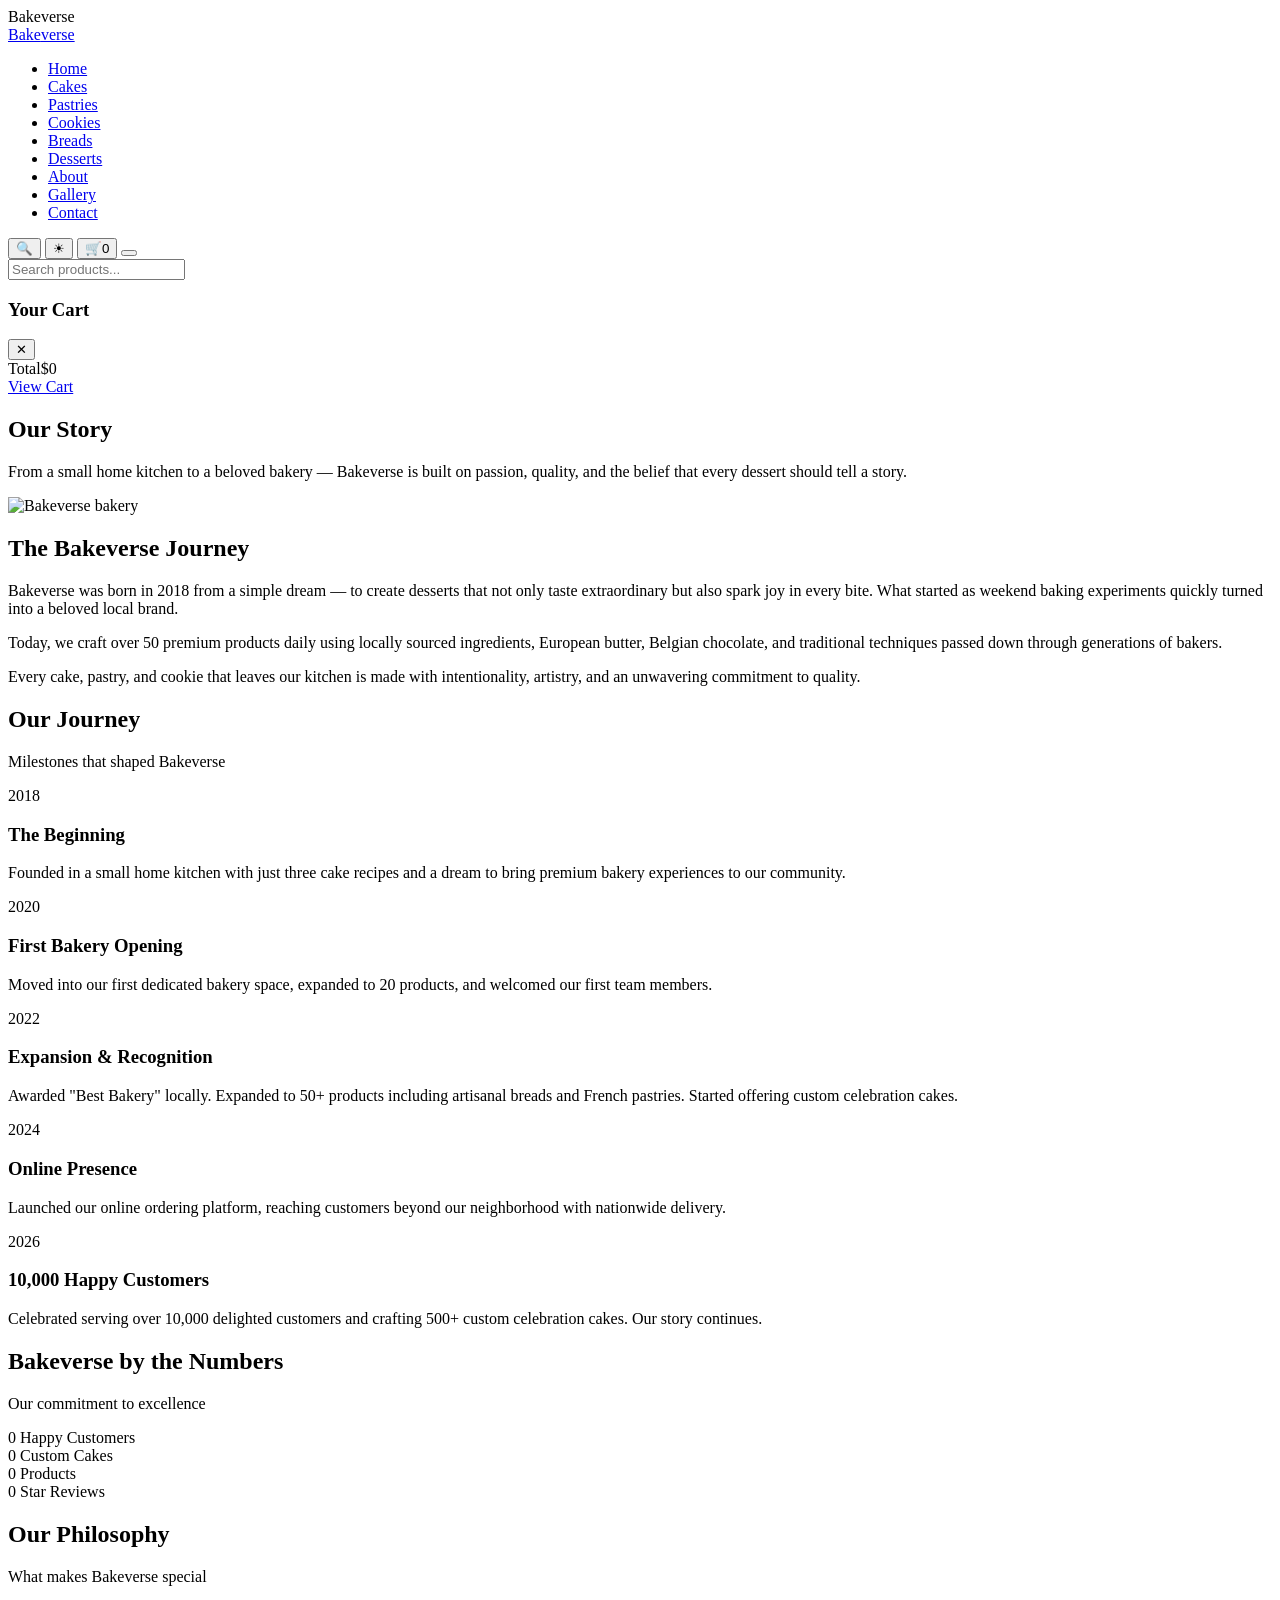
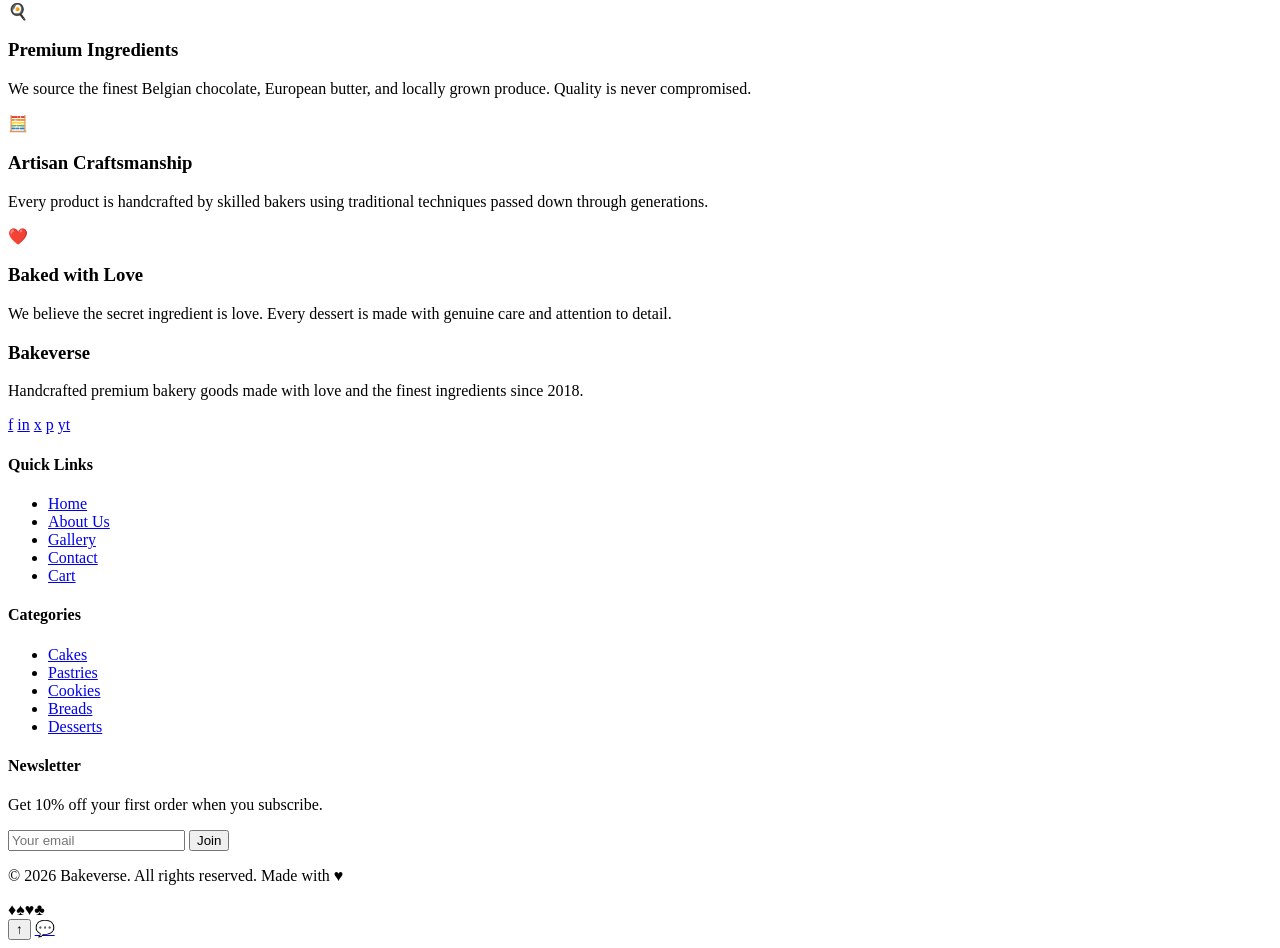
==== about.html @ 7c106a8b "Add files via upload" ====
<!DOCTYPE html>
<html lang="en" data-theme="light">
<head>
  <meta charset="UTF-8">
  <meta name="viewport" content="width=device-width, initial-scale=1.0">
  <title>About Us - Bakeverse Premium Bakery</title>
  <meta name="description" content="Discover the story of Bakeverse — our journey, passion for baking, and commitment to using the finest ingredients since 2018.">
  <link rel="stylesheet" href="css/style.css">
  <link rel="icon" href="data:image/svg+xml,<svg xmlns=%22http://www.w3.org/2000/svg%22 viewBox=%220 0 100 100%22><text y=%22.9em%22 font-size=%2290%22>&#127856;</text></svg>">
</head>
<body>

<div class="loading-screen">
  <div class="loading-logo">Bakeverse</div>
  <div class="loading-bar"><div class="loading-bar-fill"></div></div>
</div>

<nav class="navbar" id="navbar">
  <div class="nav-container">
    <div class="nav-brand">
      <a href="index.html" class="nav-logo">Bake<span>verse</span></a>
    </div>
    <div class="nav-panel">
      <ul class="nav-links">
        <li><a href="index.html">Home</a></li>
        <li><a href="cakes.html">Cakes</a></li>
        <li><a href="pastries.html">Pastries</a></li>
        <li><a href="cookies.html">Cookies</a></li>
        <li><a href="breads.html">Breads</a></li>
        <li><a href="desserts.html">Desserts</a></li>
        <li><a href="about.html" class="active">About</a></li>
        <li><a href="gallery.html">Gallery</a></li>
        <li><a href="contact.html">Contact</a></li>
      </ul>
      <div class="nav-actions">
        <button class="nav-icon search-toggle" title="Search">&#128269;</button>
        <button class="nav-icon theme-toggle" title="Toggle theme">&#9728;</button>
        <button class="nav-icon cart-toggle" title="Cart">&#128722;<span class="cart-badge">0</span></button>
        <button class="hamburger"><span></span><span></span><span></span></button>
      </div>
      <div class="nav-indicator"></div>
    </div>
  </div>
</nav>

<div class="search-overlay">
  <div class="search-box">
    <input type="text" placeholder="Search products..." autocomplete="off">
    <div class="search-results"></div>
  </div>
</div>

<div class="cart-sidebar">
  <div class="modal-backdrop"></div>
  <div class="cart-sidebar-header">
    <h3>Your Cart</h3>
    <button class="cart-sidebar-close">&#10005;</button>
  </div>
  <div class="cart-sidebar-items"></div>
  <div class="cart-sidebar-footer">
    <div class="cart-sidebar-total"><span>Total</span><span>$0</span></div>
    <a href="cart.html" class="btn btn-primary" style="width:100%;justify-content:center;">View Cart</a>
  </div>
</div>

<section class="about-hero">
  <div class="container">
    <h1 class="reveal">Our <span>Story</span></h1>
    <p class="reveal">From a small home kitchen to a beloved bakery — Bakeverse is built on passion, quality, and the belief that every dessert should tell a story.</p>
  </div>
</section>

<section class="section" style="padding-top:0;">
  <div class="container">
    <div class="about-story">
      <div class="about-story-image reveal-left">
        <img src="https://images.unsplash.com/photo-1555396273-367ea4eb4db5?w=600&h=500&fit=crop" alt="Bakeverse bakery" loading="lazy">
      </div>
      <div class="about-story-text reveal-right">
        <h2>The <span>Bakeverse</span> Journey</h2>
        <p>Bakeverse was born in 2018 from a simple dream — to create desserts that not only taste extraordinary but also spark joy in every bite. What started as weekend baking experiments quickly turned into a beloved local brand.</p>
        <p>Today, we craft over 50 premium products daily using locally sourced ingredients, European butter, Belgian chocolate, and traditional techniques passed down through generations of bakers.</p>
        <p>Every cake, pastry, and cookie that leaves our kitchen is made with intentionality, artistry, and an unwavering commitment to quality.</p>
      </div>
    </div>
  </div>
</section>

<section class="section" style="background:var(--bg-alt);">
  <div class="container">
    <h2 class="section-title reveal">Our <span>Journey</span></h2>
    <p class="section-subtitle reveal">Milestones that shaped Bakeverse</p>
    <div class="timeline">
      <div class="timeline-item reveal">
        <div class="timeline-dot"></div>
        <div class="timeline-content">
          <div class="timeline-year">2018</div>
          <h3>The Beginning</h3>
          <p>Founded in a small home kitchen with just three cake recipes and a dream to bring premium bakery experiences to our community.</p>
        </div>
      </div>
      <div class="timeline-item reveal">
        <div class="timeline-dot"></div>
        <div class="timeline-content">
          <div class="timeline-year">2020</div>
          <h3>First Bakery Opening</h3>
          <p>Moved into our first dedicated bakery space, expanded to 20 products, and welcomed our first team members.</p>
        </div>
      </div>
      <div class="timeline-item reveal">
        <div class="timeline-dot"></div>
        <div class="timeline-content">
          <div class="timeline-year">2022</div>
          <h3>Expansion & Recognition</h3>
          <p>Awarded "Best Bakery" locally. Expanded to 50+ products including artisanal breads and French pastries. Started offering custom celebration cakes.</p>
        </div>
      </div>
      <div class="timeline-item reveal">
        <div class="timeline-dot"></div>
        <div class="timeline-content">
          <div class="timeline-year">2024</div>
          <h3>Online Presence</h3>
          <p>Launched our online ordering platform, reaching customers beyond our neighborhood with nationwide delivery.</p>
        </div>
      </div>
      <div class="timeline-item reveal">
        <div class="timeline-dot"></div>
        <div class="timeline-content">
          <div class="timeline-year">2026</div>
          <h3>10,000 Happy Customers</h3>
          <p>Celebrated serving over 10,000 delighted customers and crafting 500+ custom celebration cakes. Our story continues.</p>
        </div>
      </div>
    </div>
  </div>
</section>

<section class="section">
  <div class="container">
    <h2 class="section-title reveal">Bakeverse by the <span>Numbers</span></h2>
    <p class="section-subtitle reveal">Our commitment to excellence</p>
    <div class="stats-grid">
      <div class="stat-card reveal">
        <span class="stat-number" data-count="10000">0</span>
        <span class="stat-label">Happy Customers</span>
      </div>
      <div class="stat-card reveal">
        <span class="stat-number" data-count="500">0</span>
        <span class="stat-label">Custom Cakes</span>
      </div>
      <div class="stat-card reveal">
        <span class="stat-number" data-count="50">0</span>
        <span class="stat-label">Products</span>
      </div>
      <div class="stat-card reveal">
        <span class="stat-number" data-count="5">0</span>
        <span class="stat-label">Star Reviews</span>
      </div>
    </div>
  </div>
</section>

<section class="section" style="background:var(--bg-alt);">
  <div class="container">
    <h2 class="section-title reveal">Our <span>Philosophy</span></h2>
    <p class="section-subtitle reveal">What makes Bakeverse special</p>
    <div class="philosophy-grid">
      <div class="philosophy-card reveal">
        <span class="philosophy-icon">&#127859;</span>
        <h3>Premium Ingredients</h3>
        <p>We source the finest Belgian chocolate, European butter, and locally grown produce. Quality is never compromised.</p>
      </div>
      <div class="philosophy-card reveal">
        <span class="philosophy-icon">&#129518;</span>
        <h3>Artisan Craftsmanship</h3>
        <p>Every product is handcrafted by skilled bakers using traditional techniques passed down through generations.</p>
      </div>
      <div class="philosophy-card reveal">
        <span class="philosophy-icon">&#10084;&#65039;</span>
        <h3>Baked with Love</h3>
        <p>We believe the secret ingredient is love. Every dessert is made with genuine care and attention to detail.</p>
      </div>
    </div>
  </div>
</section>

<footer class="footer">
  <div class="container">
    <div class="footer-grid">
      <div class="footer-brand">
        <h3>Bakeverse</h3>
        <p>Handcrafted premium bakery goods made with love and the finest ingredients since 2018.</p>
        <div class="footer-social">
          <a href="#" title="Facebook">f</a>
          <a href="#" title="Instagram">in</a>
          <a href="#" title="Twitter">x</a>
          <a href="#" title="Pinterest">p</a>
          <a href="#" title="YouTube">yt</a>
        </div>
      </div>
      <div>
        <h4>Quick Links</h4>
        <ul class="footer-links">
          <li><a href="index.html">Home</a></li>
          <li><a href="about.html">About Us</a></li>
          <li><a href="gallery.html">Gallery</a></li>
          <li><a href="contact.html">Contact</a></li>
          <li><a href="cart.html">Cart</a></li>
        </ul>
      </div>
      <div>
        <h4>Categories</h4>
        <ul class="footer-links">
          <li><a href="cakes.html">Cakes</a></li>
          <li><a href="pastries.html">Pastries</a></li>
          <li><a href="cookies.html">Cookies</a></li>
          <li><a href="breads.html">Breads</a></li>
          <li><a href="desserts.html">Desserts</a></li>
        </ul>
      </div>
      <div class="footer-newsletter">
        <h4>Newsletter</h4>
        <p>Get 10% off your first order when you subscribe.</p>
        <form class="newsletter-form" onsubmit="event.preventDefault();showToastMsg('Subscribed!','success')">
          <input type="email" placeholder="Your email">
          <button type="submit" class="btn btn-primary btn-sm">Join</button>
        </form>
      </div>
    </div>
    <div class="footer-bottom">
      <p>&copy; 2026 Bakeverse. All rights reserved. Made with &#9829;</p>
      <div class="footer-payments"><span>&#9830;</span><span>&#9824;</span><span>&#9829;</span><span>&#9827;</span></div>
    </div>
  </div>
</footer>

<button class="scroll-top" title="Scroll to top">&#8593;</button>
<a href="https://wa.me/1234567890" class="whatsapp-btn" target="_blank" title="Order via WhatsApp">&#128172;</a>

<script src="js/script.js"></script>
</body>
</html>
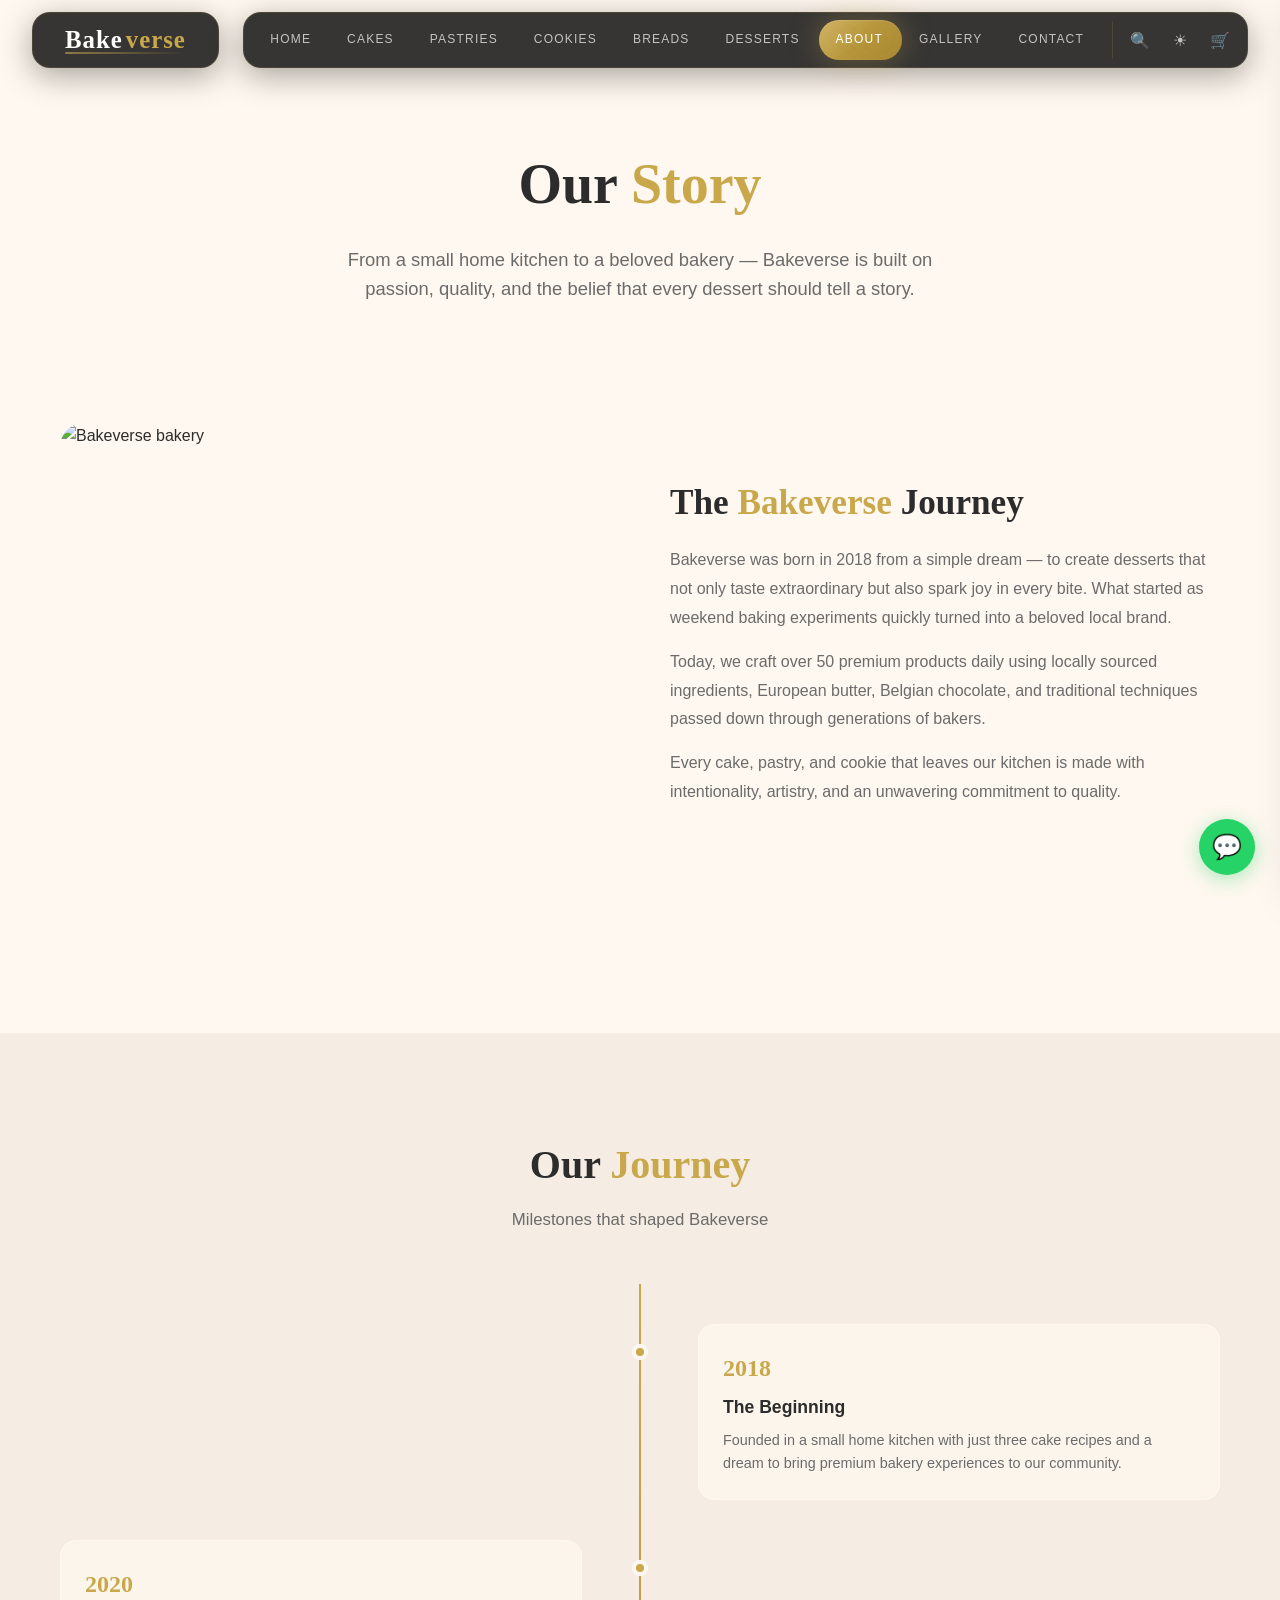
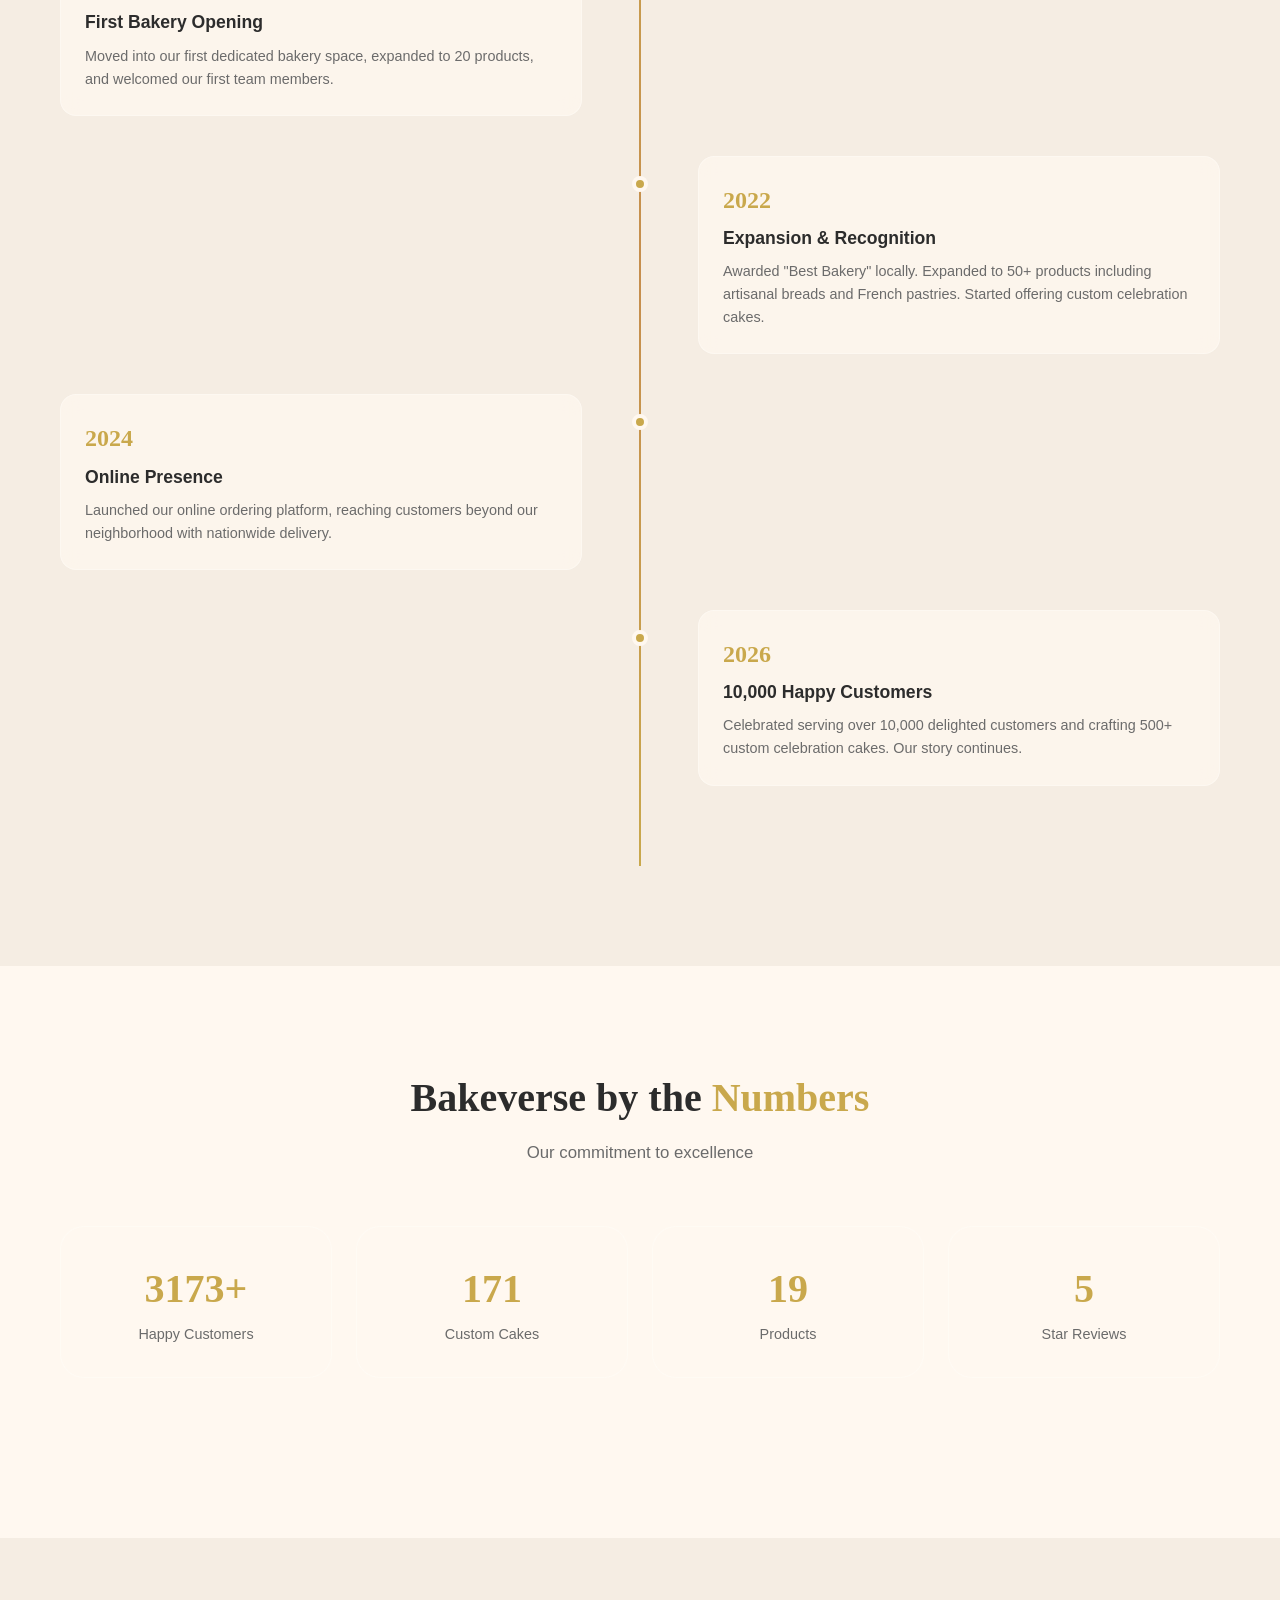
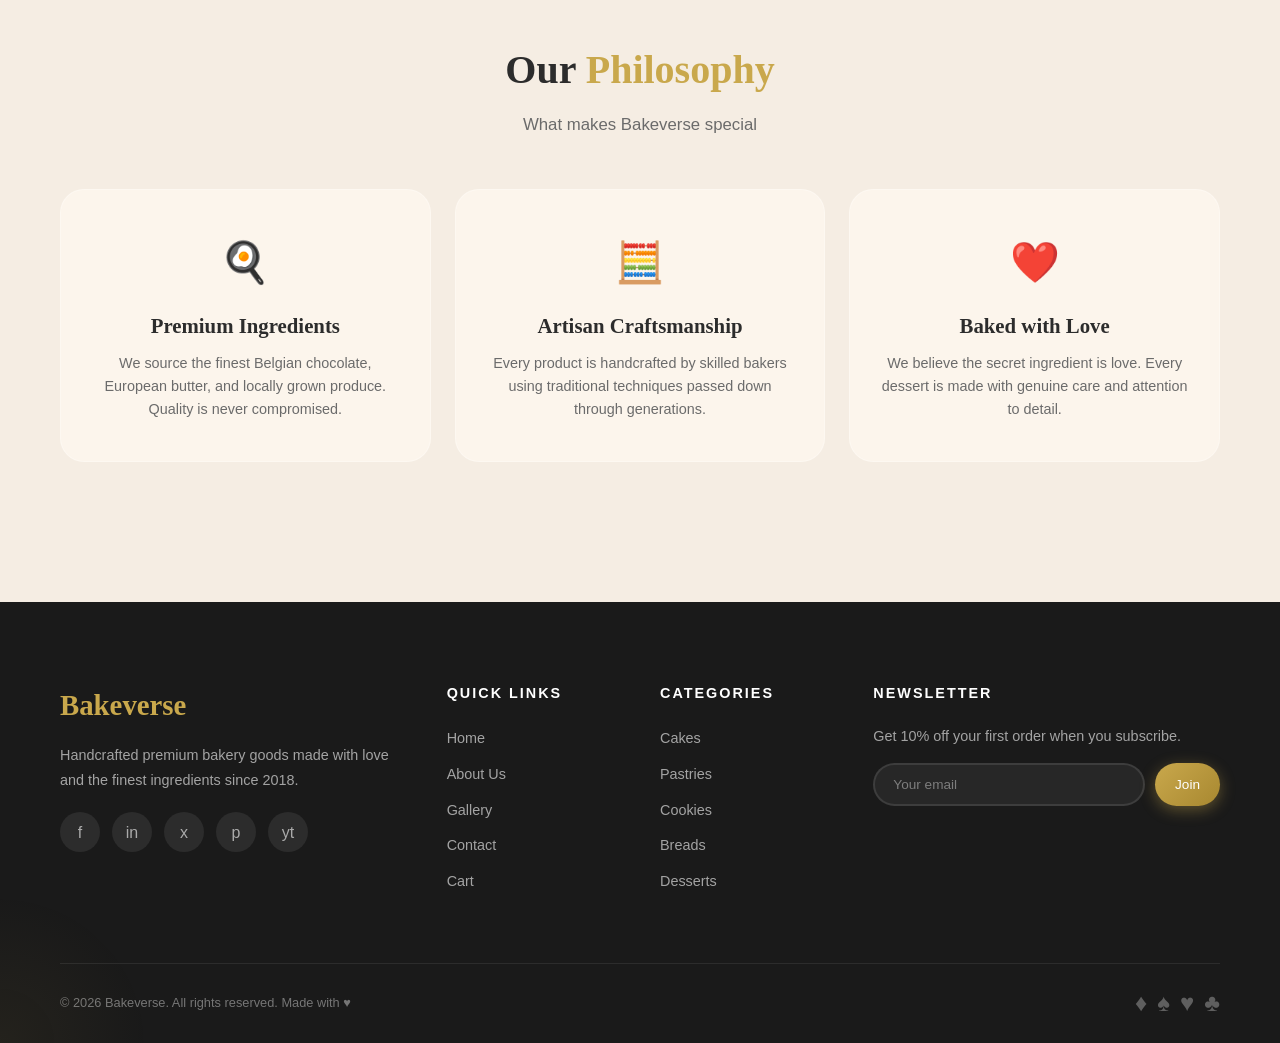
==== commit 2ab1e843: "Update about.html" ====
--- a/about.html
+++ b/about.html
@@ -5,7 +5,7 @@
   <meta name="viewport" content="width=device-width, initial-scale=1.0">
   <title>About Us - Bakeverse Premium Bakery</title>
   <meta name="description" content="Discover the story of Bakeverse — our journey, passion for baking, and commitment to using the finest ingredients since 2018.">
-  <link rel="stylesheet" href="css/style.css">
+  <link rel="stylesheet" href="style.css">
   <link rel="icon" href="data:image/svg+xml,<svg xmlns=%22http://www.w3.org/2000/svg%22 viewBox=%220 0 100 100%22><text y=%22.9em%22 font-size=%2290%22>&#127856;</text></svg>">
 </head>
 <body>
@@ -237,6 +237,6 @@
 <button class="scroll-top" title="Scroll to top">&#8593;</button>
 <a href="https://wa.me/1234567890" class="whatsapp-btn" target="_blank" title="Order via WhatsApp">&#128172;</a>
 
-<script src="js/script.js"></script>
+<script src="script.js"></script>
 </body>
 </html>
--- a/style.css
+++ b/style.css
@@ -0,0 +1,3388 @@
+@import url('https://fonts.googleapis.com/css2?family=Playfair+Display:ital,wght@0,400;0,500;0,600;0,700;0,800;1,400;1,500&family=Inter:wght@300;400;500;600;700&family=Poppins:wght@300;400;500;600;700&family=Montserrat:wght@300;400;500;600;700&display=swap');
+
+:root {
+  --cream: #FFF8F0;
+  --cream-dark: #F5EDE3;
+  --beige: #F0E0C8;
+  --beige-dark: #E0C8A8;
+  --brown: #5C3A21;
+  --brown-light: #7A5230;
+  --brown-dark: #3E2515;
+  --gold: #C9A84C;
+  --gold-light: #D4BA6A;
+  --gold-dark: #A88830;
+  --caramel: #C68E4E;
+  --caramel-light: #D4A36A;
+  --pink: #F4C2C2;
+  --pink-light: #FADADD;
+  --pink-dark: #E8A0A0;
+  --charcoal: #2C2C2C;
+  --charcoal-light: #3D3D3D;
+  --charcoal-dark: #1A1A1A;
+  --white: #FFFFFF;
+  --black: #0A0A0A;
+  --bg: var(--cream);
+  --bg-alt: var(--cream-dark);
+  --text: var(--charcoal);
+  --text-light: #6B6B6B;
+  --text-muted: #9B9B9B;
+  --glass-bg: rgba(255, 248, 240, 0.7);
+  --glass-border: rgba(255, 255, 255, 0.3);
+  --glass-shadow: 0 8px 32px rgba(0, 0, 0, 0.1);
+  --card-shadow: 0 4px 20px rgba(0, 0, 0, 0.08);
+  --card-shadow-hover: 0 12px 40px rgba(0, 0, 0, 0.15);
+  --shadow-sm: 0 2px 8px rgba(0, 0, 0, 0.06);
+  --shadow-md: 0 4px 20px rgba(0, 0, 0, 0.1);
+  --shadow-lg: 0 8px 40px rgba(0, 0, 0, 0.12);
+  --shadow-glow: 0 0 30px rgba(201, 168, 76, 0.3);
+  --radius-sm: 8px;
+  --radius-md: 16px;
+  --radius-lg: 24px;
+  --radius-xl: 32px;
+  --font-heading: 'Playfair Display', serif;
+  --font-subheading: 'Poppins', sans-serif;
+  --font-body: 'Inter', sans-serif;
+  --font-alt: 'Montserrat', sans-serif;
+  --transition: 0.3s cubic-bezier(0.4, 0, 0.2, 1);
+  --transition-slow: 0.5s cubic-bezier(0.4, 0, 0.2, 1);
+  --transition-bounce: 0.5s cubic-bezier(0.68, -0.55, 0.265, 1.55);
+  --nav-height: 80px;
+  --nav-pill-height: 56px;
+  --nav-pill-radius: 18px;
+  --nav-pill-bg: rgba(10, 10, 10, 0.82);
+  --nav-pill-border: 1px solid rgba(201, 168, 76, 0.15);
+  --nav-pill-shadow: 0 8px 32px rgba(0, 0, 0, 0.35), 0 0 0 1px rgba(201, 168, 76, 0.04);
+  --nav-pill-shadow-scrolled: 0 12px 48px rgba(0, 0, 0, 0.5), 0 0 0 1px rgba(201, 168, 76, 0.08);
+  --nav-text: rgba(255, 255, 255, 0.7);
+  --nav-text-hover: rgba(255, 255, 255, 0.95);
+  --nav-indicator-bg: linear-gradient(135deg, var(--gold), var(--gold-dark));
+  --nav-indicator-shadow: 0 0 30px rgba(201, 168, 76, 0.35), inset 0 1px 0 rgba(255, 255, 255, 0.12);
+  --section-padding: 100px 0;
+  --container-width: 1200px;
+}
+
+[data-theme="dark"] {
+  --bg: #1A1A1A;
+  --bg-alt: #222222;
+  --text: #F0EDE8;
+  --text-light: #B8B4AE;
+  --text-muted: #7A7874;
+  --glass-bg: rgba(26, 26, 26, 0.8);
+  --glass-border: rgba(255, 255, 255, 0.08);
+  --glass-shadow: 0 8px 32px rgba(0, 0, 0, 0.4);
+  --card-shadow: 0 4px 20px rgba(0, 0, 0, 0.3);
+  --card-shadow-hover: 0 12px 40px rgba(0, 0, 0, 0.5);
+  --shadow-sm: 0 2px 8px rgba(0, 0, 0, 0.2);
+  --shadow-md: 0 4px 20px rgba(0, 0, 0, 0.3);
+  --shadow-lg: 0 8px 40px rgba(0, 0, 0, 0.4);
+  --nav-pill-bg: rgba(8, 8, 8, 0.92);
+  --nav-pill-border: 1px solid rgba(201, 168, 76, 0.2);
+}
+
+.cursor-glow {
+  position: fixed;
+  pointer-events: none;
+  width: 300px;
+  height: 300px;
+  border-radius: 50%;
+  background: radial-gradient(circle, rgba(201,168,76,0.06) 0%, transparent 70%);
+  transform: translate(-50%, -50%);
+  z-index: 9999;
+  transition: left 0.15s ease-out, top 0.15s ease-out;
+}
+
+*, *::before, *::after {
+  margin: 0;
+  padding: 0;
+  box-sizing: border-box;
+}
+
+html {
+  scroll-behavior: smooth;
+  font-size: 16px;
+}
+
+body {
+  font-family: var(--font-body);
+  background-color: var(--bg);
+  color: var(--text);
+  line-height: 1.6;
+  overflow-x: hidden;
+  transition: background-color var(--transition-slow), color var(--transition-slow);
+}
+
+a {
+  text-decoration: none;
+  color: inherit;
+}
+
+img {
+  max-width: 100%;
+  height: auto;
+  display: block;
+}
+
+ul { list-style: none; }
+
+.container {
+  max-width: var(--container-width);
+  margin: 0 auto;
+  padding: 0 20px;
+}
+
+.section {
+  padding: var(--section-padding);
+}
+
+.section-title {
+  font-family: var(--font-heading);
+  font-size: 2.5rem;
+  font-weight: 700;
+  text-align: center;
+  margin-bottom: 10px;
+  color: var(--text);
+}
+
+.section-subtitle {
+  text-align: center;
+  color: var(--text-light);
+  font-size: 1.05rem;
+  margin-bottom: 50px;
+  font-weight: 300;
+}
+
+.section-title span {
+  color: var(--gold);
+}
+
+.text-center { text-align: center; }
+
+.glass {
+  background: var(--glass-bg);
+  backdrop-filter: blur(20px);
+  -webkit-backdrop-filter: blur(20px);
+  border: 1px solid var(--glass-border);
+  border-radius: var(--radius-md);
+  box-shadow: var(--glass-shadow);
+}
+
+.btn {
+  display: inline-flex;
+  align-items: center;
+  gap: 8px;
+  padding: 12px 28px;
+  border: none;
+  border-radius: 50px;
+  font-family: var(--font-body);
+  font-weight: 500;
+  font-size: 0.95rem;
+  cursor: pointer;
+  transition: var(--transition);
+  position: relative;
+  overflow: hidden;
+}
+
+.btn-primary {
+  background: linear-gradient(135deg, var(--gold), var(--gold-dark));
+  color: var(--white);
+  box-shadow: 0 4px 15px rgba(201, 168, 76, 0.4);
+}
+
+.btn-primary:hover {
+  transform: translateY(-2px);
+  box-shadow: var(--shadow-glow);
+}
+
+.btn-secondary {
+  background: transparent;
+  color: var(--white);
+  border: 2px solid var(--gold);
+}
+
+.btn-secondary:hover {
+  background: var(--gold);
+  color: var(--white);
+}
+
+.btn-outline {
+  background: transparent;
+  color: var(--gold);
+  border: 2px solid var(--gold);
+}
+
+.btn-outline:hover {
+  background: var(--gold);
+  color: var(--white);
+}
+
+.btn-dark {
+  background: var(--charcoal);
+  color: var(--white);
+}
+
+.btn-dark:hover {
+  background: var(--charcoal-light);
+  transform: translateY(-2px);
+}
+
+.btn-sm {
+  padding: 8px 20px;
+  font-size: 0.85rem;
+}
+
+.btn-lg {
+  padding: 16px 36px;
+  font-size: 1.05rem;
+}
+
+.loading-screen {
+  position: fixed;
+  top: 0;
+  left: 0;
+  width: 100%;
+  height: 100%;
+  background: var(--bg);
+  display: flex;
+  flex-direction: column;
+  align-items: center;
+  justify-content: center;
+  z-index: 99999;
+  transition: opacity 0.6s ease, visibility 0.6s ease;
+}
+
+.loading-screen.hidden {
+  opacity: 0;
+  visibility: hidden;
+}
+
+.loading-logo {
+  font-family: var(--font-heading);
+  font-size: 3rem;
+  color: var(--gold);
+  margin-bottom: 20px;
+  animation: pulse 1.5s infinite;
+}
+
+.loading-bar {
+  width: 200px;
+  height: 3px;
+  background: var(--beige);
+  border-radius: 10px;
+  overflow: hidden;
+}
+
+.loading-bar-fill {
+  height: 100%;
+  width: 0%;
+  background: linear-gradient(90deg, var(--gold), var(--caramel));
+  animation: loadBar 1.5s ease forwards;
+}
+
+@keyframes loadBar {
+  to { width: 100%; }
+}
+
+@keyframes pulse {
+  0%, 100% { opacity: 1; transform: scale(1); }
+  50% { opacity: 0.7; transform: scale(1.05); }
+}
+
+@keyframes goldGlow {
+  0%, 100% { box-shadow: var(--nav-indicator-shadow); }
+  50% { box-shadow: 0 0 40px rgba(201, 168, 76, 0.5), 0 0 60px rgba(201, 168, 76, 0.15), inset 0 1px 0 rgba(255, 255, 255, 0.12); }
+}
+
+/* ===== ULTRA-PREMIUM LUXURY NAVBAR ===== */
+.navbar {
+  position: fixed;
+  top: 0;
+  left: 0;
+  width: 100%;
+  height: var(--nav-height);
+  z-index: 1000;
+  display: flex;
+  align-items: center;
+  background: transparent;
+  transition: var(--transition);
+}
+
+.nav-container {
+  max-width: 1400px;
+  margin: 0 auto;
+  padding: 0 32px;
+  width: 100%;
+  display: flex;
+  align-items: center;
+  justify-content: space-between;
+  height: 100%;
+}
+
+/* Shared pill — identical styling for both floating containers */
+.nav-brand,
+.nav-panel {
+  height: var(--nav-pill-height);
+  background: var(--nav-pill-bg);
+  backdrop-filter: blur(28px);
+  -webkit-backdrop-filter: blur(28px);
+  border: var(--nav-pill-border);
+  border-radius: var(--nav-pill-radius);
+  box-shadow: var(--nav-pill-shadow);
+  transition: background 0.5s ease, box-shadow 0.5s ease, border-color 0.5s ease;
+  display: flex;
+  align-items: center;
+}
+
+.navbar.scrolled .nav-brand,
+.navbar.scrolled .nav-panel {
+  background: rgba(5, 5, 5, 0.93);
+  border-color: rgba(201, 168, 76, 0.28);
+  box-shadow: var(--nav-pill-shadow-scrolled);
+}
+
+/* Left pill — logo only */
+.nav-brand {
+  padding: 0 32px;
+  flex-shrink: 0;
+  justify-content: center;
+}
+
+/* Right pill — links + actions */
+.nav-panel {
+  position: relative;
+  padding: 0 8px;
+  gap: 2px;
+}
+
+/* ===== LOGO ===== */
+.nav-logo {
+  font-family: var(--font-heading);
+  font-size: 1.55rem;
+  font-weight: 700;
+  color: var(--white);
+  display: flex;
+  align-items: center;
+  gap: 3px;
+  line-height: 1;
+  letter-spacing: 1px;
+  position: relative;
+}
+
+.nav-logo::after {
+  content: '';
+  position: absolute;
+  bottom: -2px;
+  left: 0;
+  width: 100%;
+  height: 2px;
+  background: linear-gradient(90deg, var(--gold), transparent);
+  border-radius: 2px;
+  opacity: 0.6;
+}
+
+.nav-logo span {
+  color: var(--gold);
+  font-weight: 800;
+}
+
+[data-theme="dark"] .nav-logo {
+  color: var(--gold);
+}
+
+/* ===== SLIDING PILL INDICATOR ===== */
+.nav-indicator {
+  position: absolute;
+  top: 50%;
+  transform: translateY(-50%);
+  height: 40px;
+  border-radius: 999px;
+  background: var(--nav-indicator-bg);
+  box-shadow: var(--nav-indicator-shadow);
+  z-index: 0;
+  pointer-events: none;
+  opacity: 0;
+  transition: left 0.55s cubic-bezier(0.34, 1.56, 0.64, 1), width 0.55s cubic-bezier(0.34, 1.56, 0.64, 1), opacity 0.4s ease;
+  animation: goldGlow 3s ease-in-out infinite;
+}
+
+.nav-indicator::after {
+  content: '';
+  position: absolute;
+  inset: 0;
+  border-radius: 999px;
+  background: linear-gradient(135deg, rgba(255,255,255,0.15), transparent 50%);
+  pointer-events: none;
+}
+
+/* ===== NAV LINKS ===== */
+.nav-links {
+  display: flex;
+  align-items: center;
+  gap: 0;
+  position: relative;
+  z-index: 1;
+  height: 100%;
+}
+
+.nav-links li {
+  height: 100%;
+  display: flex;
+  align-items: center;
+}
+
+.nav-links a {
+  position: relative;
+  z-index: 2;
+  font-family: var(--font-alt);
+  font-size: 0.75rem;
+  font-weight: 500;
+  color: var(--nav-text);
+  text-transform: uppercase;
+  letter-spacing: 1.2px;
+  padding: 0 18px;
+  height: 40px;
+  display: flex;
+  align-items: center;
+  white-space: nowrap;
+  transition: color 0.35s ease;
+  border-radius: 999px;
+}
+
+.nav-links a:hover {
+  color: var(--nav-text-hover);
+}
+
+.nav-links a.active {
+  color: var(--white);
+  text-shadow: 0 0 20px rgba(201, 168, 76, 0.35);
+}
+
+/* ===== NAV ACTIONS ===== */
+.nav-actions {
+  display: flex;
+  align-items: center;
+  gap: 2px;
+  margin-left: 8px;
+  padding-left: 8px;
+  border-left: 1px solid rgba(201, 168, 76, 0.15);
+  position: relative;
+  z-index: 1;
+}
+
+.nav-icon {
+  width: 38px;
+  height: 38px;
+  border-radius: 50%;
+  display: flex;
+  align-items: center;
+  justify-content: center;
+  cursor: pointer;
+  transition: all 0.35s ease;
+  background: transparent;
+  border: none;
+  color: var(--nav-text);
+  font-size: 1rem;
+  position: relative;
+}
+
+.nav-icon:hover {
+  background: rgba(201, 168, 76, 0.12);
+  color: var(--gold);
+  transform: scale(1.05);
+}
+
+.nav-icon:active {
+  transform: scale(0.95);
+}
+
+.cart-badge {
+  position: absolute;
+  top: -2px;
+  right: -2px;
+  width: 18px;
+  height: 18px;
+  background: linear-gradient(135deg, var(--gold), var(--gold-dark));
+  color: var(--white);
+  border-radius: 50%;
+  font-size: 0.6rem;
+  display: flex;
+  align-items: center;
+  justify-content: center;
+  font-weight: 700;
+  opacity: 0;
+  transform: scale(0);
+  transition: all 0.35s cubic-bezier(0.34, 1.56, 0.64, 1);
+  box-shadow: 0 2px 8px rgba(201, 168, 76, 0.4);
+}
+
+.cart-badge.show {
+  opacity: 1;
+  transform: scale(1);
+}
+
+/* ===== HAMBURGER ===== */
+.hamburger {
+  display: none;
+  flex-direction: column;
+  gap: 5px;
+  cursor: pointer;
+  padding: 6px;
+  background: none;
+  border: none;
+  margin-left: 4px;
+  border-radius: 8px;
+  transition: var(--transition);
+}
+
+.hamburger:hover {
+  background: rgba(255, 255, 255, 0.05);
+}
+
+.hamburger span {
+  display: block;
+  width: 20px;
+  height: 2px;
+  background: var(--nav-text);
+  border-radius: 2px;
+  transition: all 0.35s ease;
+  transform-origin: center;
+}
+
+.hamburger.active span:nth-child(1) {
+  transform: rotate(45deg) translate(5px, 5px);
+}
+
+.hamburger.active span:nth-child(2) {
+  opacity: 0;
+  transform: scaleX(0);
+}
+
+.hamburger.active span:nth-child(3) {
+  transform: rotate(-45deg) translate(5px, -5px);
+}
+
+.hero {
+  min-height: 100vh;
+  display: flex;
+  align-items: center;
+  justify-content: center;
+  position: relative;
+  overflow: hidden;
+  background: linear-gradient(135deg, var(--charcoal-dark), var(--charcoal));
+}
+
+.hero-bg {
+  position: absolute;
+  top: 0;
+  left: 0;
+  width: 100%;
+  height: 100%;
+  object-fit: cover;
+  opacity: 0.5;
+}
+
+.hero-overlay {
+  position: absolute;
+  top: 0;
+  left: 0;
+  width: 100%;
+  height: 100%;
+  background: linear-gradient(135deg, rgba(0,0,0,0.8) 0%, rgba(0,0,0,0.4) 50%, rgba(0,0,0,0.7) 100%);
+}
+
+.hero-particles {
+  position: absolute;
+  top: 0;
+  left: 0;
+  width: 100%;
+  height: 100%;
+  pointer-events: none;
+  overflow: hidden;
+}
+
+.particle {
+  position: absolute;
+  width: 4px;
+  height: 4px;
+  background: var(--gold);
+  border-radius: 50%;
+  opacity: 0;
+  animation: floatParticle 6s infinite;
+}
+
+@keyframes floatParticle {
+  0% { opacity: 0; transform: translateY(100vh) scale(0); }
+  20% { opacity: 0.6; }
+  80% { opacity: 0.4; }
+  100% { opacity: 0; transform: translateY(-10vh) scale(1); }
+}
+
+.hero-content {
+  position: relative;
+  z-index: 2;
+  text-align: center;
+  max-width: 850px;
+  padding: 0 20px;
+}
+
+.hero-badge {
+  display: inline-block;
+  padding: 8px 24px;
+  background: var(--glass-bg);
+  backdrop-filter: blur(10px);
+  border: 1px solid rgba(255,255,255,0.15);
+  border-radius: 50px;
+  color: var(--gold);
+  font-family: var(--font-alt);
+  font-size: 0.8rem;
+  font-weight: 500;
+  text-transform: uppercase;
+  letter-spacing: 3px;
+  margin-bottom: 30px;
+  animation: fadeInUp 0.8s ease 0.2s backwards;
+}
+
+.hero-title {
+  font-family: var(--font-heading);
+  font-size: 4.5rem;
+  font-weight: 700;
+  color: var(--white);
+  line-height: 1.15;
+  margin-bottom: 20px;
+  animation: fadeInUp 0.8s ease 0.4s backwards;
+}
+
+.hero-title span {
+  color: var(--gold);
+  font-style: italic;
+}
+
+.hero-subtitle {
+  font-size: 1.15rem;
+  color: rgba(255,255,255,0.7);
+  margin-bottom: 40px;
+  font-weight: 300;
+  animation: fadeInUp 0.8s ease 0.6s backwards;
+}
+
+.hero-buttons {
+  display: flex;
+  gap: 16px;
+  justify-content: center;
+  flex-wrap: wrap;
+  animation: fadeInUp 0.8s ease 0.8s backwards;
+}
+
+.scroll-indicator {
+  position: absolute;
+  bottom: 40px;
+  left: 50%;
+  transform: translateX(-50%);
+  z-index: 2;
+  display: flex;
+  flex-direction: column;
+  align-items: center;
+  gap: 8px;
+  color: rgba(255,255,255,0.5);
+  font-size: 0.75rem;
+  font-family: var(--font-alt);
+  text-transform: uppercase;
+  letter-spacing: 2px;
+  animation: fadeInUp 0.8s ease 1.2s backwards;
+}
+
+.scroll-indicator .mouse {
+  width: 24px;
+  height: 38px;
+  border: 2px solid rgba(255,255,255,0.4);
+  border-radius: 12px;
+  position: relative;
+}
+
+.scroll-indicator .mouse::after {
+  content: '';
+  position: absolute;
+  top: 6px;
+  left: 50%;
+  transform: translateX(-50%);
+  width: 3px;
+  height: 10px;
+  background: var(--gold);
+  border-radius: 2px;
+  animation: scrollMouse 2s infinite;
+}
+
+@keyframes scrollMouse {
+  0% { opacity: 1; transform: translateX(-50%) translateY(0); }
+  100% { opacity: 0; transform: translateX(-50%) translateY(15px); }
+}
+
+@keyframes fadeInUp {
+  from { opacity: 0; transform: translateY(40px); }
+  to { opacity: 1; transform: translateY(0); }
+}
+
+@keyframes fadeIn {
+  from { opacity: 0; }
+  to { opacity: 1; }
+}
+
+.categories-grid {
+  display: grid;
+  grid-template-columns: repeat(5, 1fr);
+  gap: 20px;
+}
+
+.category-card {
+  position: relative;
+  border-radius: var(--radius-lg);
+  overflow: hidden;
+  height: 350px;
+  cursor: pointer;
+  transition: var(--transition-slow);
+}
+
+.category-card:hover {
+  transform: translateY(-10px);
+  box-shadow: var(--card-shadow-hover);
+}
+
+.category-card img {
+  width: 100%;
+  height: 100%;
+  object-fit: cover;
+  transition: var(--transition-slow);
+}
+
+.category-card:hover img {
+  transform: scale(1.12);
+}
+
+.category-overlay {
+  position: absolute;
+  top: 0;
+  left: 0;
+  width: 100%;
+  height: 100%;
+  background: linear-gradient(to top, rgba(0,0,0,0.8) 0%, rgba(0,0,0,0.1) 60%, transparent 100%);
+  display: flex;
+  flex-direction: column;
+  justify-content: flex-end;
+  padding: 30px;
+  transition: var(--transition);
+}
+
+.category-overlay h3 {
+  font-family: var(--font-heading);
+  font-size: 1.6rem;
+  color: var(--white);
+  margin-bottom: 5px;
+}
+
+.category-overlay p {
+  color: rgba(255,255,255,0.7);
+  font-size: 0.9rem;
+  margin-bottom: 15px;
+}
+
+.category-overlay .btn {
+  align-self: flex-start;
+  opacity: 0;
+  transform: translateY(10px);
+  transition: var(--transition);
+}
+
+.category-card:hover .category-overlay .btn {
+  opacity: 1;
+  transform: translateY(0);
+}
+
+.products-grid {
+  display: grid;
+  grid-template-columns: repeat(3, 1fr);
+  gap: 24px;
+}
+
+.product-card {
+  background: var(--bg);
+  border-radius: var(--radius-lg);
+  overflow: hidden;
+  box-shadow: var(--card-shadow);
+  transition: var(--transition);
+  border: 1px solid var(--glass-border);
+}
+
+.product-card:hover {
+  transform: translateY(-8px);
+  box-shadow: var(--card-shadow-hover);
+}
+
+.product-image {
+  position: relative;
+  height: 260px;
+  overflow: hidden;
+}
+
+.product-image img {
+  width: 100%;
+  height: 100%;
+  object-fit: cover;
+  transition: var(--transition-slow);
+}
+
+.product-card:hover .product-image img {
+  transform: scale(1.1);
+}
+
+.product-card:hover .quick-view {
+  opacity: 1 !important;
+}
+
+.product-badge {
+  position: absolute;
+  top: 12px;
+  left: 12px;
+  padding: 4px 14px;
+  background: var(--gold);
+  color: var(--white);
+  border-radius: 50px;
+  font-size: 0.7rem;
+  font-weight: 600;
+  text-transform: uppercase;
+  letter-spacing: 1px;
+}
+
+.product-wishlist {
+  position: absolute;
+  top: 12px;
+  right: 12px;
+  width: 36px;
+  height: 36px;
+  border-radius: 50%;
+  background: rgba(255,255,255,0.9);
+  border: none;
+  display: flex;
+  align-items: center;
+  justify-content: center;
+  cursor: pointer;
+  font-size: 1rem;
+  color: var(--text-light);
+  transition: var(--transition);
+  z-index: 2;
+}
+
+.product-wishlist:hover,
+.product-wishlist.liked {
+  color: #ff4757;
+  transform: scale(1.15);
+}
+
+.product-info {
+  padding: 20px;
+}
+
+.product-name {
+  font-family: var(--font-heading);
+  font-size: 1.2rem;
+  font-weight: 600;
+  margin-bottom: 6px;
+}
+
+.product-desc {
+  color: var(--text-light);
+  font-size: 0.85rem;
+  margin-bottom: 12px;
+  line-height: 1.5;
+}
+
+.product-footer {
+  display: flex;
+  align-items: center;
+  justify-content: space-between;
+}
+
+.product-price {
+  font-family: var(--font-heading);
+  font-size: 1.3rem;
+  font-weight: 700;
+  color: var(--gold-dark);
+}
+
+.product-rating {
+  display: flex;
+  align-items: center;
+  gap: 4px;
+  color: var(--gold);
+  font-size: 0.85rem;
+}
+
+.product-rating span {
+  color: var(--text-light);
+  margin-left: 2px;
+}
+
+.product-card .btn-sm {
+  width: 100%;
+  margin-top: 12px;
+  justify-content: center;
+}
+
+.special-section {
+  background: linear-gradient(135deg, var(--charcoal-dark), var(--brown-dark));
+  padding: 80px 0;
+  position: relative;
+  overflow: hidden;
+}
+
+.special-section::before {
+  content: '';
+  position: absolute;
+  top: -50%;
+  left: -50%;
+  width: 200%;
+  height: 200%;
+  background: radial-gradient(circle, rgba(201,168,76,0.05) 0%, transparent 70%);
+  animation: rotateGlow 20s linear infinite;
+}
+
+@keyframes rotateGlow {
+  from { transform: rotate(0deg); }
+  to { transform: rotate(360deg); }
+}
+
+.special-content {
+  display: flex;
+  align-items: center;
+  gap: 60px;
+  position: relative;
+  z-index: 1;
+}
+
+.special-image {
+  flex: 1;
+  border-radius: var(--radius-lg);
+  overflow: hidden;
+  box-shadow: var(--shadow-lg);
+  height: 450px;
+}
+
+.special-image img {
+  width: 100%;
+  height: 100%;
+  object-fit: cover;
+}
+
+.special-info {
+  flex: 1;
+}
+
+.special-badge {
+  display: inline-block;
+  padding: 6px 18px;
+  background: var(--gold);
+  color: var(--white);
+  border-radius: 50px;
+  font-size: 0.75rem;
+  font-weight: 600;
+  text-transform: uppercase;
+  letter-spacing: 2px;
+  margin-bottom: 15px;
+}
+
+.special-info h2 {
+  font-family: var(--font-heading);
+  font-size: 2.5rem;
+  color: var(--white);
+  margin-bottom: 12px;
+}
+
+.special-info p {
+  color: rgba(255,255,255,0.7);
+  margin-bottom: 25px;
+  font-size: 1rem;
+}
+
+.special-timer {
+  display: flex;
+  gap: 20px;
+  margin-bottom: 25px;
+}
+
+.timer-item {
+  text-align: center;
+}
+
+.timer-item .number {
+  font-family: var(--font-heading);
+  font-size: 2rem;
+  font-weight: 700;
+  color: var(--gold);
+  display: block;
+}
+
+.timer-item .label {
+  font-size: 0.7rem;
+  color: rgba(255,255,255,0.5);
+  text-transform: uppercase;
+  letter-spacing: 1px;
+}
+
+.testimonials-grid {
+  display: grid;
+  grid-template-columns: repeat(3, 1fr);
+  gap: 24px;
+}
+
+.testimonial-card {
+  background: var(--glass-bg);
+  backdrop-filter: blur(10px);
+  border: 1px solid var(--glass-border);
+  border-radius: var(--radius-lg);
+  padding: 30px;
+  text-align: center;
+  transition: var(--transition);
+}
+
+.testimonial-card:hover {
+  transform: translateY(-5px);
+  box-shadow: var(--card-shadow-hover);
+}
+
+.testimonial-img {
+  width: 70px;
+  height: 70px;
+  border-radius: 50%;
+  object-fit: cover;
+  margin: 0 auto 15px;
+  border: 3px solid var(--gold);
+}
+
+.testimonial-name {
+  font-family: var(--font-heading);
+  font-weight: 600;
+  font-size: 1.1rem;
+  margin-bottom: 4px;
+}
+
+.testimonial-role {
+  color: var(--text-light);
+  font-size: 0.8rem;
+  margin-bottom: 12px;
+}
+
+.testimonial-stars {
+  color: var(--gold);
+  margin-bottom: 12px;
+  font-size: 0.9rem;
+}
+
+.testimonial-text {
+  color: var(--text-light);
+  font-size: 0.9rem;
+  font-style: italic;
+  line-height: 1.7;
+}
+
+.newsletter-section {
+  background: linear-gradient(135deg, var(--brown), var(--charcoal));
+  padding: 80px 0;
+  position: relative;
+  overflow: hidden;
+}
+
+.newsletter-content {
+  text-align: center;
+  position: relative;
+  z-index: 1;
+}
+
+.newsletter-content h2 {
+  font-family: var(--font-heading);
+  font-size: 2.5rem;
+  color: var(--white);
+  margin-bottom: 10px;
+}
+
+.newsletter-content p {
+  color: rgba(255,255,255,0.7);
+  margin-bottom: 30px;
+}
+
+.newsletter-form {
+  display: flex;
+  max-width: 500px;
+  margin: 0 auto;
+  gap: 10px;
+}
+
+.newsletter-form input {
+  flex: 1;
+  padding: 16px 24px;
+  border: 2px solid rgba(255,255,255,0.15);
+  border-radius: 50px;
+  background: rgba(255,255,255,0.08);
+  color: var(--white);
+  font-family: var(--font-body);
+  font-size: 1rem;
+  outline: none;
+  transition: var(--transition);
+}
+
+.newsletter-form input::placeholder {
+  color: rgba(255,255,255,0.4);
+}
+
+.newsletter-form input:focus {
+  border-color: var(--gold);
+  background: rgba(255,255,255,0.12);
+}
+
+.footer {
+  background: var(--charcoal-dark);
+  color: rgba(255,255,255,0.8);
+  padding: 80px 0 0;
+}
+
+.footer-grid {
+  display: grid;
+  grid-template-columns: 2fr 1fr 1fr 2fr;
+  gap: 40px;
+  padding-bottom: 60px;
+}
+
+.footer-brand h3 {
+  font-family: var(--font-heading);
+  font-size: 1.8rem;
+  color: var(--gold);
+  margin-bottom: 15px;
+}
+
+.footer-brand p {
+  font-size: 0.9rem;
+  line-height: 1.7;
+  color: rgba(255,255,255,0.6);
+}
+
+.footer h4 {
+  font-family: var(--font-alt);
+  font-size: 0.9rem;
+  font-weight: 600;
+  text-transform: uppercase;
+  letter-spacing: 2px;
+  color: var(--white);
+  margin-bottom: 20px;
+}
+
+.footer-links li {
+  margin-bottom: 10px;
+}
+
+.footer-links a {
+  color: rgba(255,255,255,0.6);
+  font-size: 0.9rem;
+  transition: var(--transition);
+}
+
+.footer-links a:hover {
+  color: var(--gold);
+  padding-left: 5px;
+}
+
+.footer-newsletter p {
+  margin-bottom: 15px;
+  font-size: 0.9rem;
+  color: rgba(255,255,255,0.6);
+}
+
+.footer-newsletter .newsletter-form input {
+  background: rgba(255,255,255,0.06);
+  border-color: rgba(255,255,255,0.1);
+  padding: 12px 18px;
+  font-size: 0.85rem;
+}
+
+.footer-newsletter .newsletter-form .btn {
+  padding: 12px 20px;
+}
+
+.footer-social {
+  display: flex;
+  gap: 12px;
+  margin-top: 20px;
+}
+
+.footer-social a {
+  width: 40px;
+  height: 40px;
+  border-radius: 50%;
+  background: rgba(255,255,255,0.08);
+  display: flex;
+  align-items: center;
+  justify-content: center;
+  color: rgba(255,255,255,0.6);
+  transition: var(--transition);
+  font-size: 1rem;
+}
+
+.footer-social a:hover {
+  background: var(--gold);
+  color: var(--white);
+  transform: translateY(-3px);
+}
+
+.footer-bottom {
+  border-top: 1px solid rgba(255,255,255,0.08);
+  padding: 20px 0;
+  display: flex;
+  align-items: center;
+  justify-content: space-between;
+  flex-wrap: wrap;
+  gap: 10px;
+}
+
+.footer-bottom p {
+  font-size: 0.8rem;
+  color: rgba(255,255,255,0.4);
+}
+
+.footer-payments {
+  display: flex;
+  gap: 10px;
+  font-size: 1.5rem;
+  color: rgba(255,255,255,0.3);
+}
+
+.modal {
+  position: fixed;
+  top: 0;
+  left: 0;
+  width: 100%;
+  height: 100%;
+  z-index: 9999;
+  display: flex;
+  align-items: center;
+  justify-content: center;
+  padding: 20px;
+  opacity: 0;
+  visibility: hidden;
+  transition: var(--transition);
+}
+
+.modal.active {
+  opacity: 1;
+  visibility: visible;
+}
+
+.modal-backdrop {
+  position: absolute;
+  top: 0;
+  left: 0;
+  width: 100%;
+  height: 100%;
+  background: rgba(0,0,0,0.6);
+  backdrop-filter: blur(10px);
+}
+
+.modal-content {
+  position: relative;
+  max-width: 700px;
+  width: 100%;
+  background: var(--bg);
+  border-radius: var(--radius-lg);
+  padding: 40px;
+  display: flex;
+  gap: 30px;
+  transform: scale(0.9);
+  transition: var(--transition);
+  max-height: 90vh;
+  overflow-y: auto;
+}
+
+.modal.active .modal-content {
+  transform: scale(1);
+}
+
+.modal-close {
+  position: absolute;
+  top: 15px;
+  right: 15px;
+  width: 36px;
+  height: 36px;
+  border-radius: 50%;
+  border: none;
+  background: var(--glass-bg);
+  cursor: pointer;
+  display: flex;
+  align-items: center;
+  justify-content: center;
+  font-size: 1.1rem;
+  color: var(--text);
+  transition: var(--transition);
+}
+
+.modal-close:hover {
+  background: var(--gold);
+  color: var(--white);
+}
+
+.modal-image {
+  width: 300px;
+  min-height: 350px;
+  border-radius: var(--radius-md);
+  object-fit: cover;
+  flex-shrink: 0;
+}
+
+.modal-info {
+  flex: 1;
+}
+
+.modal-info h2 {
+  font-family: var(--font-heading);
+  font-size: 1.8rem;
+  margin-bottom: 10px;
+}
+
+.modal-info .rating {
+  color: var(--gold);
+  margin-bottom: 15px;
+}
+
+.modal-info .description {
+  color: var(--text-light);
+  line-height: 1.7;
+  margin-bottom: 20px;
+}
+
+.modal-info .price {
+  font-family: var(--font-heading);
+  font-size: 1.8rem;
+  font-weight: 700;
+  color: var(--gold-dark);
+  margin-bottom: 20px;
+}
+
+.cart-sidebar {
+  position: fixed;
+  top: 0;
+  right: -420px;
+  width: 400px;
+  height: 100%;
+  background: var(--bg);
+  z-index: 9998;
+  transition: right var(--transition-slow);
+  box-shadow: -5px 0 40px rgba(0,0,0,0.15);
+  display: flex;
+  flex-direction: column;
+}
+
+.cart-sidebar.open {
+  right: 0;
+}
+
+.cart-sidebar-header {
+  display: flex;
+  align-items: center;
+  justify-content: space-between;
+  padding: 20px 24px;
+  border-bottom: 1px solid var(--glass-border);
+}
+
+.cart-sidebar-header h3 {
+  font-family: var(--font-heading);
+  font-size: 1.3rem;
+}
+
+.cart-sidebar-close {
+  width: 36px;
+  height: 36px;
+  border-radius: 50%;
+  border: none;
+  background: var(--glass-bg);
+  cursor: pointer;
+  display: flex;
+  align-items: center;
+  justify-content: center;
+  font-size: 1.1rem;
+  color: var(--text);
+  transition: var(--transition);
+}
+
+.cart-sidebar-close:hover {
+  background: var(--gold);
+  color: var(--white);
+}
+
+.cart-sidebar-items {
+  flex: 1;
+  overflow-y: auto;
+  padding: 16px 24px;
+}
+
+.cart-sidebar-item {
+  display: flex;
+  align-items: center;
+  gap: 12px;
+  padding: 12px 0;
+  border-bottom: 1px solid var(--glass-border);
+}
+
+.cart-sidebar-item img {
+  width: 60px;
+  height: 60px;
+  border-radius: var(--radius-sm);
+  object-fit: cover;
+}
+
+.cart-sidebar-item-info {
+  flex: 1;
+}
+
+.cart-sidebar-item-info h4 {
+  font-size: 0.9rem;
+  font-weight: 600;
+}
+
+.cart-sidebar-item-info p {
+  font-size: 0.85rem;
+  color: var(--text-light);
+}
+
+.cart-sidebar-item-qty {
+  display: flex;
+  align-items: center;
+  gap: 8px;
+}
+
+.cart-sidebar-item-qty button {
+  width: 26px;
+  height: 26px;
+  border-radius: 50%;
+  border: 1px solid var(--glass-border);
+  background: var(--glass-bg);
+  cursor: pointer;
+  display: flex;
+  align-items: center;
+  justify-content: center;
+  font-size: 0.8rem;
+  transition: var(--transition);
+}
+
+.cart-sidebar-item-qty button:hover {
+  background: var(--gold);
+  color: var(--white);
+  border-color: var(--gold);
+}
+
+.cart-sidebar-item-qty span {
+  font-size: 0.9rem;
+  font-weight: 600;
+  min-width: 20px;
+  text-align: center;
+}
+
+.cart-sidebar-footer {
+  padding: 20px 24px;
+  border-top: 1px solid var(--glass-border);
+}
+
+.cart-sidebar-total {
+  display: flex;
+  justify-content: space-between;
+  font-weight: 600;
+  font-size: 1.1rem;
+  margin-bottom: 15px;
+}
+
+.scroll-top {
+  position: fixed;
+  bottom: 90px;
+  right: 25px;
+  width: 45px;
+  height: 45px;
+  border-radius: 50%;
+  background: var(--gold);
+  color: var(--white);
+  border: none;
+  cursor: pointer;
+  display: flex;
+  align-items: center;
+  justify-content: center;
+  font-size: 1.2rem;
+  box-shadow: 0 4px 15px rgba(201,168,76,0.4);
+  z-index: 999;
+  opacity: 0;
+  visibility: hidden;
+  transform: translateY(20px);
+  transition: var(--transition);
+}
+
+.scroll-top.show {
+  opacity: 1;
+  visibility: visible;
+  transform: translateY(0);
+}
+
+.scroll-top:hover {
+  transform: translateY(-3px);
+  box-shadow: var(--shadow-glow);
+}
+
+.whatsapp-btn {
+  position: fixed;
+  bottom: 25px;
+  right: 25px;
+  width: 56px;
+  height: 56px;
+  border-radius: 50%;
+  background: #25D366;
+  color: var(--white);
+  border: none;
+  cursor: pointer;
+  display: flex;
+  align-items: center;
+  justify-content: center;
+  font-size: 1.5rem;
+  box-shadow: 0 4px 20px rgba(37, 211, 102, 0.4);
+  z-index: 999;
+  transition: var(--transition);
+  animation: pulse 2s infinite;
+}
+
+.whatsapp-btn:hover {
+  transform: scale(1.1);
+  box-shadow: 0 6px 30px rgba(37, 211, 102, 0.5);
+}
+
+.search-overlay {
+  position: fixed;
+  top: 0;
+  left: 0;
+  width: 100%;
+  height: 100%;
+  z-index: 9997;
+  background: rgba(0,0,0,0.7);
+  backdrop-filter: blur(10px);
+  opacity: 0;
+  visibility: hidden;
+  transition: var(--transition);
+  display: flex;
+  align-items: flex-start;
+  justify-content: center;
+  padding-top: 120px;
+}
+
+.search-overlay.active {
+  opacity: 1;
+  visibility: visible;
+}
+
+.search-box {
+  max-width: 600px;
+  width: 90%;
+}
+
+.search-box input {
+  width: 100%;
+  padding: 20px 30px;
+  border: 2px solid var(--gold);
+  border-radius: 60px;
+  background: var(--bg);
+  font-family: var(--font-heading);
+  font-size: 1.3rem;
+  color: var(--text);
+  outline: none;
+}
+
+.search-box input::placeholder {
+  color: var(--text-muted);
+}
+
+.search-results {
+  margin-top: 20px;
+  max-height: 400px;
+  overflow-y: auto;
+}
+
+.search-result-item {
+  display: flex;
+  align-items: center;
+  gap: 15px;
+  padding: 12px 20px;
+  background: var(--glass-bg);
+  border-radius: var(--radius-md);
+  margin-bottom: 10px;
+  cursor: pointer;
+  transition: var(--transition);
+}
+
+.search-result-item:hover {
+  background: var(--gold);
+  color: var(--white);
+}
+
+.search-result-item img {
+  width: 50px;
+  height: 50px;
+  border-radius: var(--radius-sm);
+  object-fit: cover;
+}
+
+.search-result-item .info h4 {
+  font-size: 0.95rem;
+}
+
+.search-result-item .info p {
+  font-size: 0.8rem;
+  color: var(--text-light);
+}
+
+.search-result-item:hover .info p {
+  color: rgba(255,255,255,0.8);
+}
+
+.filter-bar {
+  display: flex;
+  align-items: center;
+  justify-content: center;
+  gap: 10px;
+  flex-wrap: wrap;
+  margin-bottom: 40px;
+}
+
+.filter-btn {
+  padding: 8px 22px;
+  border: 2px solid var(--gold);
+  border-radius: 50px;
+  background: transparent;
+  color: var(--gold);
+  font-family: var(--font-body);
+  font-size: 0.85rem;
+  font-weight: 500;
+  cursor: pointer;
+  transition: var(--transition);
+}
+
+.filter-btn:hover,
+.filter-btn.active {
+  background: var(--gold);
+  color: var(--white);
+}
+
+.category-banner {
+  height: 350px;
+  display: flex;
+  align-items: center;
+  justify-content: center;
+  text-align: center;
+  position: relative;
+  overflow: hidden;
+  background: linear-gradient(135deg, var(--charcoal-dark), var(--brown-dark));
+}
+
+.category-banner img {
+  position: absolute;
+  top: 0;
+  left: 0;
+  width: 100%;
+  height: 100%;
+  object-fit: cover;
+  opacity: 0.35;
+}
+
+.category-banner .overlay {
+  position: absolute;
+  top: 0;
+  left: 0;
+  width: 100%;
+  height: 100%;
+  background: linear-gradient(135deg, rgba(0,0,0,0.7), rgba(0,0,0,0.3));
+}
+
+.category-banner .content {
+  position: relative;
+  z-index: 1;
+}
+
+.category-banner h1 {
+  font-family: var(--font-heading);
+  font-size: 3.5rem;
+  color: var(--white);
+  margin-bottom: 10px;
+}
+
+.category-banner p {
+  color: rgba(255,255,255,0.7);
+  font-size: 1.1rem;
+}
+
+.search-bar-page {
+  display: flex;
+  max-width: 400px;
+  margin: 0 auto 30px;
+}
+
+.search-bar-page input {
+  flex: 1;
+  padding: 12px 20px;
+  border: 2px solid var(--glass-border);
+  border-radius: 50px;
+  background: var(--glass-bg);
+  font-family: var(--font-body);
+  font-size: 0.9rem;
+  color: var(--text);
+  outline: none;
+  transition: var(--transition);
+}
+
+.search-bar-page input:focus {
+  border-color: var(--gold);
+}
+
+.about-hero {
+  text-align: center;
+  padding: 140px 0 60px;
+}
+
+.about-hero h1 {
+  font-family: var(--font-heading);
+  font-size: 3.5rem;
+  margin-bottom: 15px;
+}
+
+.about-hero h1 span {
+  color: var(--gold);
+}
+
+.about-hero p {
+  color: var(--text-light);
+  font-size: 1.15rem;
+  max-width: 650px;
+  margin: 0 auto;
+}
+
+.about-story {
+  display: flex;
+  align-items: center;
+  gap: 60px;
+  margin: 60px 0;
+}
+
+.about-story-image {
+  flex: 1;
+  border-radius: var(--radius-lg);
+  overflow: hidden;
+  height: 450px;
+}
+
+.about-story-image img {
+  width: 100%;
+  height: 100%;
+  object-fit: cover;
+}
+
+.about-story-text {
+  flex: 1;
+}
+
+.about-story-text h2 {
+  font-family: var(--font-heading);
+  font-size: 2.2rem;
+  margin-bottom: 15px;
+}
+
+.about-story-text h2 span {
+  color: var(--gold);
+}
+
+.about-story-text p {
+  color: var(--text-light);
+  line-height: 1.8;
+  margin-bottom: 15px;
+}
+
+.timeline {
+  position: relative;
+  padding: 40px 0;
+}
+
+.timeline::before {
+  content: '';
+  position: absolute;
+  left: 50%;
+  top: 0;
+  bottom: 0;
+  width: 2px;
+  background: linear-gradient(to bottom, var(--gold), var(--caramel), var(--gold));
+  transform: translateX(-50%);
+}
+
+.timeline-item {
+  display: flex;
+  align-items: flex-start;
+  margin-bottom: 40px;
+  position: relative;
+}
+
+.timeline-item:nth-child(odd) {
+  flex-direction: row-reverse;
+}
+
+.timeline-content {
+  width: 45%;
+  background: var(--glass-bg);
+  backdrop-filter: blur(10px);
+  border: 1px solid var(--glass-border);
+  border-radius: var(--radius-md);
+  padding: 24px;
+  transition: var(--transition);
+}
+
+.timeline-content:hover {
+  transform: translateY(-5px);
+  box-shadow: var(--card-shadow-hover);
+}
+
+.timeline-year {
+  font-family: var(--font-heading);
+  font-size: 1.5rem;
+  font-weight: 700;
+  color: var(--gold);
+  margin-bottom: 5px;
+}
+
+.timeline-content h3 {
+  font-size: 1.1rem;
+  margin-bottom: 8px;
+}
+
+.timeline-content p {
+  color: var(--text-light);
+  font-size: 0.9rem;
+  line-height: 1.6;
+}
+
+.timeline-dot {
+  position: absolute;
+  left: 50%;
+  top: 20px;
+  width: 16px;
+  height: 16px;
+  border-radius: 50%;
+  background: var(--gold);
+  border: 4px solid var(--bg);
+  transform: translateX(-50%);
+  z-index: 1;
+}
+
+.stats-grid {
+  display: grid;
+  grid-template-columns: repeat(4, 1fr);
+  gap: 24px;
+  margin: 60px 0;
+}
+
+.stat-card {
+  text-align: center;
+  padding: 30px 20px;
+  background: var(--glass-bg);
+  border: 1px solid var(--glass-border);
+  border-radius: var(--radius-lg);
+  transition: var(--transition);
+}
+
+.stat-card:hover {
+  transform: translateY(-5px);
+  box-shadow: var(--card-shadow-hover);
+}
+
+.stat-number {
+  font-family: var(--font-heading);
+  font-size: 2.5rem;
+  font-weight: 700;
+  color: var(--gold);
+  display: block;
+}
+
+.stat-label {
+  font-size: 0.9rem;
+  color: var(--text-light);
+  margin-top: 5px;
+}
+
+.philosophy-grid {
+  display: grid;
+  grid-template-columns: repeat(3, 1fr);
+  gap: 24px;
+  margin: 40px 0;
+}
+
+.philosophy-card {
+  text-align: center;
+  padding: 40px 30px;
+  background: var(--glass-bg);
+  border: 1px solid var(--glass-border);
+  border-radius: var(--radius-lg);
+  transition: var(--transition);
+}
+
+.philosophy-card:hover {
+  transform: translateY(-5px);
+  box-shadow: var(--card-shadow-hover);
+}
+
+.philosophy-icon {
+  font-size: 2.5rem;
+  margin-bottom: 15px;
+  display: block;
+}
+
+.philosophy-card h3 {
+  font-family: var(--font-heading);
+  font-size: 1.3rem;
+  margin-bottom: 10px;
+}
+
+.philosophy-card p {
+  color: var(--text-light);
+  font-size: 0.9rem;
+  line-height: 1.6;
+}
+
+.contact-section {
+  padding: 140px 0 60px;
+}
+
+.contact-grid {
+  display: grid;
+  grid-template-columns: 1fr 1fr;
+  gap: 50px;
+  margin-top: 40px;
+}
+
+.contact-form-card {
+  background: var(--glass-bg);
+  backdrop-filter: blur(10px);
+  border: 1px solid var(--glass-border);
+  border-radius: var(--radius-lg);
+  padding: 40px;
+}
+
+.contact-form-card h2 {
+  font-family: var(--font-heading);
+  font-size: 2rem;
+  margin-bottom: 8px;
+}
+
+.contact-form-card > p {
+  color: var(--text-light);
+  margin-bottom: 30px;
+}
+
+.form-group {
+  position: relative;
+  margin-bottom: 24px;
+}
+
+.form-group input,
+.form-group textarea {
+  width: 100%;
+  padding: 16px 18px;
+  border: 2px solid var(--glass-border);
+  border-radius: var(--radius-md);
+  background: transparent;
+  font-family: var(--font-body);
+  font-size: 0.95rem;
+  color: var(--text);
+  outline: none;
+  transition: var(--transition);
+}
+
+.form-group textarea {
+  min-height: 120px;
+  resize: vertical;
+}
+
+.form-group input:focus,
+.form-group textarea:focus {
+  border-color: var(--gold);
+}
+
+.form-group label {
+  position: absolute;
+  top: 16px;
+  left: 18px;
+  color: var(--text-muted);
+  font-size: 0.95rem;
+  pointer-events: none;
+  transition: var(--transition);
+  background: var(--bg);
+  padding: 0 6px;
+}
+
+.form-group input:focus ~ label,
+.form-group textarea:focus ~ label,
+.form-group input:not(:placeholder-shown) ~ label,
+.form-group textarea:not(:placeholder-shown) ~ label {
+  top: -10px;
+  font-size: 0.8rem;
+  color: var(--gold);
+}
+
+.contact-info-grid {
+  display: grid;
+  gap: 20px;
+}
+
+.contact-info-card {
+  display: flex;
+  align-items: flex-start;
+  gap: 15px;
+  padding: 24px;
+  background: var(--glass-bg);
+  border: 1px solid var(--glass-border);
+  border-radius: var(--radius-md);
+  transition: var(--transition);
+}
+
+.contact-info-card:hover {
+  transform: translateY(-3px);
+  box-shadow: var(--card-shadow-hover);
+}
+
+.contact-info-icon {
+  width: 50px;
+  height: 50px;
+  border-radius: 50%;
+  background: var(--gold);
+  color: var(--white);
+  display: flex;
+  align-items: center;
+  justify-content: center;
+  flex-shrink: 0;
+  font-size: 1.2rem;
+}
+
+.contact-info-card h4 {
+  font-family: var(--font-heading);
+  font-size: 1.1rem;
+  margin-bottom: 4px;
+}
+
+.contact-info-card p {
+  color: var(--text-light);
+  font-size: 0.9rem;
+}
+
+.contact-map {
+  border-radius: var(--radius-lg);
+  overflow: hidden;
+  margin-top: 50px;
+  height: 350px;
+}
+
+.contact-map iframe {
+  width: 100%;
+  height: 100%;
+  border: none;
+}
+
+.cart-page {
+  padding: 140px 0 60px;
+}
+
+.cart-page h1 {
+  font-family: var(--font-heading);
+  font-size: 2.5rem;
+  text-align: center;
+  margin-bottom: 40px;
+}
+
+.cart-page h1 span {
+  color: var(--gold);
+}
+
+.cart-layout {
+  display: grid;
+  grid-template-columns: 1.5fr 1fr;
+  gap: 40px;
+}
+
+.cart-items {
+  background: var(--glass-bg);
+  border: 1px solid var(--glass-border);
+  border-radius: var(--radius-lg);
+  padding: 30px;
+}
+
+.cart-item {
+  display: flex;
+  align-items: center;
+  gap: 20px;
+  padding: 20px 0;
+  border-bottom: 1px solid var(--glass-border);
+}
+
+.cart-item:last-child {
+  border-bottom: none;
+}
+
+.cart-item img {
+  width: 100px;
+  height: 100px;
+  border-radius: var(--radius-md);
+  object-fit: cover;
+}
+
+.cart-item-info {
+  flex: 1;
+}
+
+.cart-item-info h3 {
+  font-family: var(--font-heading);
+  font-size: 1.1rem;
+  margin-bottom: 4px;
+}
+
+.cart-item-info p {
+  color: var(--text-light);
+  font-size: 0.85rem;
+  margin-bottom: 8px;
+}
+
+.cart-item-price {
+  font-weight: 600;
+  color: var(--gold-dark);
+}
+
+.cart-item-qty {
+  display: flex;
+  align-items: center;
+  gap: 10px;
+}
+
+.cart-item-qty button {
+  width: 32px;
+  height: 32px;
+  border-radius: 50%;
+  border: 1px solid var(--glass-border);
+  background: var(--glass-bg);
+  cursor: pointer;
+  display: flex;
+  align-items: center;
+  justify-content: center;
+  font-size: 1rem;
+  transition: var(--transition);
+}
+
+.cart-item-qty button:hover {
+  background: var(--gold);
+  color: var(--white);
+  border-color: var(--gold);
+}
+
+.cart-item-qty span {
+  font-weight: 600;
+  font-size: 1rem;
+  min-width: 24px;
+  text-align: center;
+}
+
+.cart-item-total {
+  font-family: var(--font-heading);
+  font-weight: 700;
+  font-size: 1.2rem;
+  min-width: 80px;
+  text-align: right;
+}
+
+.cart-item-remove {
+  width: 36px;
+  height: 36px;
+  border-radius: 50%;
+  border: none;
+  background: transparent;
+  cursor: pointer;
+  color: var(--text-muted);
+  transition: var(--transition);
+  font-size: 1rem;
+}
+
+.cart-item-remove:hover {
+  background: #ff4757;
+  color: var(--white);
+}
+
+.cart-summary {
+  background: var(--glass-bg);
+  border: 1px solid var(--glass-border);
+  border-radius: var(--radius-lg);
+  padding: 30px;
+  height: fit-content;
+}
+
+.cart-summary h3 {
+  font-family: var(--font-heading);
+  font-size: 1.5rem;
+  margin-bottom: 20px;
+}
+
+.summary-row {
+  display: flex;
+  justify-content: space-between;
+  padding: 10px 0;
+  font-size: 0.95rem;
+}
+
+.summary-row.total {
+  font-weight: 700;
+  font-size: 1.2rem;
+  border-top: 2px solid var(--glass-border);
+  padding-top: 15px;
+  margin-top: 10px;
+}
+
+.promo-section {
+  margin: 20px 0;
+  display: flex;
+  gap: 8px;
+}
+
+.promo-section input {
+  flex: 1;
+  padding: 12px 16px;
+  border: 2px solid var(--glass-border);
+  border-radius: 50px;
+  background: transparent;
+  font-family: var(--font-body);
+  font-size: 0.85rem;
+  color: var(--text);
+  outline: none;
+}
+
+.promo-section input:focus {
+  border-color: var(--gold);
+}
+
+.promo-msg {
+  font-size: 0.8rem;
+  margin-top: 5px;
+}
+
+.promo-msg.success {
+  color: #2ecc71;
+}
+
+.promo-msg.error {
+  color: #ff4757;
+}
+
+.gallery-grid {
+  display: grid;
+  grid-template-columns: repeat(3, 1fr);
+  gap: 16px;
+}
+
+.gallery-item {
+  border-radius: var(--radius-md);
+  overflow: hidden;
+  position: relative;
+  cursor: pointer;
+  height: 280px;
+}
+
+.gallery-item:nth-child(2),
+.gallery-item:nth-child(5),
+.gallery-item:nth-child(8) {
+  height: 350px;
+}
+
+.gallery-item img {
+  width: 100%;
+  height: 100%;
+  object-fit: cover;
+  transition: var(--transition-slow);
+}
+
+.gallery-item:hover img {
+  transform: scale(1.12);
+}
+
+.gallery-item .overlay {
+  position: absolute;
+  top: 0;
+  left: 0;
+  width: 100%;
+  height: 100%;
+  background: rgba(0,0,0,0.4);
+  display: flex;
+  align-items: center;
+  justify-content: center;
+  opacity: 0;
+  transition: var(--transition);
+}
+
+.gallery-item:hover .overlay {
+  opacity: 1;
+}
+
+.gallery-item .overlay span {
+  color: var(--white);
+  font-size: 1.5rem;
+}
+
+.lightbox {
+  position: fixed;
+  top: 0;
+  left: 0;
+  width: 100%;
+  height: 100%;
+  z-index: 99999;
+  background: rgba(0,0,0,0.95);
+  display: flex;
+  align-items: center;
+  justify-content: center;
+  opacity: 0;
+  visibility: hidden;
+  transition: var(--transition);
+}
+
+.lightbox.active {
+  opacity: 1;
+  visibility: visible;
+}
+
+.lightbox img {
+  max-width: 90%;
+  max-height: 85vh;
+  border-radius: var(--radius-md);
+  object-fit: contain;
+}
+
+.lightbox-close {
+  position: absolute;
+  top: 30px;
+  right: 30px;
+  width: 50px;
+  height: 50px;
+  border-radius: 50%;
+  border: none;
+  background: rgba(255,255,255,0.1);
+  color: var(--white);
+  font-size: 1.5rem;
+  cursor: pointer;
+  display: flex;
+  align-items: center;
+  justify-content: center;
+  transition: var(--transition);
+}
+
+.lightbox-close:hover {
+  background: rgba(255,255,255,0.2);
+}
+
+.quantity-anim {
+  position: fixed;
+  pointer-events: none;
+  font-size: 1.2rem;
+  z-index: 99999;
+  animation: flyToCart 0.8s ease forwards;
+}
+
+@keyframes flyToCart {
+  0% { opacity: 1; transform: scale(1) translateY(0); }
+  100% { opacity: 0; transform: scale(0.3) translateY(-200px) translateX(100px); }
+}
+
+.reveal {
+  opacity: 0;
+  transform: translateY(40px);
+  transition: opacity 0.8s ease, transform 0.8s ease;
+}
+
+.reveal.revealed {
+  opacity: 1;
+  transform: translateY(0);
+}
+
+.reveal-left {
+  opacity: 0;
+  transform: translateX(-60px);
+  transition: opacity 0.8s ease, transform 0.8s ease;
+}
+
+.reveal-left.revealed {
+  opacity: 1;
+  transform: translateX(0);
+}
+
+.reveal-right {
+  opacity: 0;
+  transform: translateX(60px);
+  transition: opacity 0.8s ease, transform 0.8s ease;
+}
+
+.reveal-right.revealed {
+  opacity: 1;
+  transform: translateX(0);
+}
+
+.toast {
+  position: fixed;
+  bottom: 30px;
+  left: 50%;
+  transform: translateX(-50%) translateY(100px);
+  background: var(--charcoal);
+  color: var(--white);
+  padding: 14px 28px;
+  border-radius: 50px;
+  font-size: 0.9rem;
+  font-weight: 500;
+  z-index: 99999;
+  opacity: 0;
+  transition: all 0.4s ease;
+  box-shadow: var(--shadow-lg);
+  display: flex;
+  align-items: center;
+  gap: 10px;
+}
+
+.toast.show {
+  opacity: 1;
+  transform: translateX(-50%) translateY(0);
+}
+
+.toast.success {
+  background: #2ecc71;
+}
+
+.toast.error {
+  background: #ff4757;
+}
+
+.empty-state {
+  text-align: center;
+  padding: 60px 20px;
+}
+
+.empty-state .icon {
+  font-size: 4rem;
+  display: block;
+  margin-bottom: 15px;
+}
+
+.empty-state h3 {
+  font-family: var(--font-heading);
+  font-size: 1.5rem;
+  margin-bottom: 8px;
+}
+
+.empty-state p {
+  color: var(--text-light);
+  margin-bottom: 20px;
+}
+
+@media (max-width: 1200px) {
+  .nav-container {
+    padding: 0 20px;
+  }
+  .nav-links a {
+    padding: 0 14px;
+    font-size: 0.7rem;
+    letter-spacing: 1px;
+  }
+  .categories-grid {
+    grid-template-columns: repeat(3, 1fr);
+  }
+  .products-grid {
+    grid-template-columns: repeat(2, 1fr);
+  }
+  .footer-grid {
+    grid-template-columns: repeat(2, 1fr);
+  }
+  .gallery-grid {
+    grid-template-columns: repeat(2, 1fr);
+  }
+  .about-story {
+    flex-direction: column;
+  }
+  .about-story-image {
+    height: 300px;
+    width: 100%;
+  }
+}
+
+@media (max-width: 992px) {
+  :root {
+    --nav-height: 70px;
+    --nav-pill-height: 50px;
+    --nav-pill-radius: 16px;
+  }
+
+  .nav-brand {
+    padding: 0 22px;
+  }
+  .nav-brand .nav-logo {
+    font-size: 1.3rem;
+  }
+
+  .nav-panel {
+    padding: 0 6px;
+  }
+
+  .nav-indicator {
+    display: none;
+  }
+
+  .nav-links {
+    display: none;
+    position: fixed;
+    top: calc(var(--nav-height) + 12px);
+    left: 20px;
+    right: 20px;
+    width: auto;
+    background: var(--nav-pill-bg);
+    backdrop-filter: blur(28px);
+    -webkit-backdrop-filter: blur(28px);
+    border: var(--nav-pill-border);
+    border-radius: var(--nav-pill-radius);
+    box-shadow: var(--nav-pill-shadow-scrolled);
+    flex-direction: column;
+    padding: 14px;
+    gap: 4px;
+    z-index: 1000;
+    opacity: 0;
+    visibility: hidden;
+    transform: translateY(-12px);
+    transition: opacity 0.35s ease, transform 0.35s ease, visibility 0.35s ease;
+  }
+  .nav-links.open {
+    display: flex;
+    opacity: 1;
+    visibility: visible;
+    transform: translateY(0);
+  }
+  .nav-links li {
+    height: auto;
+    width: 100%;
+  }
+  .nav-links a {
+    width: 100%;
+    justify-content: center;
+    padding: 14px 16px;
+    height: auto;
+    font-size: 0.85rem;
+  }
+  .nav-links a.active {
+    background: linear-gradient(135deg, var(--gold), var(--gold-dark));
+    color: var(--white) !important;
+    text-shadow: none;
+  }
+
+  .hamburger {
+    display: flex;
+  }
+
+  .nav-icon {
+    width: 32px;
+    height: 32px;
+    font-size: 0.9rem;
+  }
+
+  .hero-title {
+    font-size: 3rem;
+  }
+  .categories-grid {
+    grid-template-columns: repeat(2, 1fr);
+  }
+  .category-card {
+    height: 280px;
+  }
+  .testimonials-grid {
+    grid-template-columns: 1fr;
+  }
+  .special-content {
+    flex-direction: column;
+  }
+  .special-image {
+    height: 300px;
+    width: 100%;
+  }
+  .contact-grid {
+    grid-template-columns: 1fr;
+  }
+  .cart-layout {
+    grid-template-columns: 1fr;
+  }
+  .modal-content {
+    flex-direction: column;
+  }
+  .modal-image {
+    width: 100%;
+    min-height: 250px;
+  }
+  .stats-grid {
+    grid-template-columns: repeat(2, 1fr);
+  }
+  .philosophy-grid {
+    grid-template-columns: 1fr;
+  }
+  .timeline-content {
+    width: 80%;
+  }
+  .timeline::before {
+    left: 30px;
+  }
+  .timeline-dot {
+    left: 30px;
+  }
+  .timeline-item:nth-child(odd) {
+    flex-direction: row;
+  }
+}
+
+@media (max-width: 768px) {
+  .hero-title {
+    font-size: 2.2rem;
+  }
+  .hero-subtitle {
+    font-size: 1rem;
+  }
+  .section-title {
+    font-size: 2rem;
+  }
+  .categories-grid {
+    grid-template-columns: 1fr 1fr;
+  }
+  .products-grid {
+    grid-template-columns: 1fr;
+  }
+  .category-card {
+    height: 220px;
+  }
+  .footer-grid {
+    grid-template-columns: 1fr;
+  }
+  .newsletter-form {
+    flex-direction: column;
+  }
+  .gallery-grid {
+    grid-template-columns: 1fr;
+  }
+  .gallery-item,
+  .gallery-item:nth-child(2),
+  .gallery-item:nth-child(5),
+  .gallery-item:nth-child(8) {
+    height: 250px;
+  }
+  .cart-item {
+    flex-wrap: wrap;
+  }
+  .cart-item img {
+    width: 80px;
+    height: 80px;
+  }
+  .category-banner h1 {
+    font-size: 2.2rem;
+  }
+  .about-hero h1 {
+    font-size: 2.5rem;
+  }
+  .stats-grid {
+    grid-template-columns: repeat(2, 1fr);
+  }
+  .cart-sidebar {
+    width: 100%;
+    right: -100%;
+  }
+  .nav-container {
+    padding: 0 14px;
+  }
+  .nav-brand {
+    padding: 0 18px;
+  }
+  .nav-brand .nav-logo {
+    font-size: 1.15rem;
+  }
+  .nav-actions {
+    margin-left: 4px;
+    padding-left: 4px;
+  }
+  .nav-icon {
+    width: 30px;
+    height: 30px;
+    font-size: 0.85rem;
+  }
+  .nav-links a {
+    padding: 12px 14px;
+    font-size: 0.8rem;
+  }
+}
+
+@media (max-width: 576px) {
+  .hero-buttons {
+    flex-direction: column;
+    align-items: center;
+  }
+  .categories-grid {
+    grid-template-columns: 1fr;
+  }
+  .special-timer {
+    gap: 15px;
+  }
+  .timer-item .number {
+    font-size: 1.5rem;
+  }
+  .about-hero h1 {
+    font-size: 2rem;
+  }
+}
+
+/* ===== PRODUCT DETAIL PAGE ===== */
+.product-detail-page {
+  padding-top: calc(var(--nav-height) + 30px);
+  min-height: 100vh;
+  padding-bottom: 40px;
+}
+
+.pd-breadcrumb {
+  display: flex;
+  align-items: center;
+  gap: 8px;
+  padding: 20px 0 30px;
+  font-size: 0.85rem;
+  color: var(--text-light);
+  font-family: var(--font-alt);
+  flex-wrap: wrap;
+}
+
+.pd-breadcrumb a {
+  color: var(--gold);
+  transition: var(--transition);
+  font-weight: 500;
+}
+
+.pd-breadcrumb a:hover {
+  color: var(--gold-dark);
+}
+
+.pd-breadcrumb .sep {
+  color: var(--text-muted);
+  font-size: 0.8rem;
+}
+
+.pd-breadcrumb span:last-child {
+  color: var(--text);
+  font-weight: 500;
+}
+
+.pd-layout {
+  display: grid;
+  grid-template-columns: 1fr 1fr;
+  gap: 50px;
+  margin-bottom: 60px;
+  align-items: start;
+}
+
+.pd-gallery {
+  position: sticky;
+  top: calc(var(--nav-height) + 30px);
+  align-self: start;
+}
+
+.pd-gallery-main {
+  position: relative;
+  border-radius: var(--radius-lg);
+  overflow: hidden;
+  height: 520px;
+  background: var(--bg-alt);
+  box-shadow: var(--card-shadow);
+}
+
+.pd-gallery-main img {
+  width: 100%;
+  height: 100%;
+  object-fit: cover;
+  transition: opacity 0.35s ease;
+}
+
+.pd-gallery-nav {
+  position: absolute;
+  top: 50%;
+  transform: translateY(-50%);
+  width: 44px;
+  height: 44px;
+  border-radius: 50%;
+  background: rgba(255,255,255,0.92);
+  border: none;
+  cursor: pointer;
+  display: flex;
+  align-items: center;
+  justify-content: center;
+  font-size: 1.2rem;
+  color: var(--text);
+  transition: var(--transition);
+  opacity: 0;
+  z-index: 2;
+  box-shadow: var(--shadow-sm);
+}
+
+.pd-gallery-main:hover .pd-gallery-nav {
+  opacity: 1;
+}
+
+.pd-gallery-nav:hover {
+  background: var(--gold);
+  color: var(--white);
+  transform: translateY(-50%) scale(1.08);
+}
+
+.pd-gallery-prev { left: 15px; }
+.pd-gallery-next { right: 15px; }
+
+.pd-gallery-thumbs {
+  display: flex;
+  gap: 12px;
+  margin-top: 16px;
+  overflow-x: auto;
+  padding-bottom: 6px;
+}
+
+.pd-gallery-thumbs::-webkit-scrollbar {
+  height: 4px;
+}
+
+.pd-gallery-thumbs::-webkit-scrollbar-track {
+  background: var(--bg-alt);
+  border-radius: 4px;
+}
+
+.pd-gallery-thumbs::-webkit-scrollbar-thumb {
+  background: var(--gold);
+  border-radius: 4px;
+}
+
+.pd-thumb {
+  width: 90px;
+  height: 90px;
+  border-radius: var(--radius-sm);
+  object-fit: cover;
+  cursor: pointer;
+  transition: var(--transition);
+  border: 3px solid transparent;
+  flex-shrink: 0;
+  opacity: 0.6;
+  box-shadow: var(--shadow-sm);
+}
+
+.pd-thumb:hover {
+  opacity: 0.85;
+  transform: translateY(-2px);
+}
+
+.pd-thumb.active {
+  border-color: var(--gold);
+  opacity: 1;
+  box-shadow: 0 0 0 1px var(--gold);
+}
+
+.pd-name {
+  font-family: var(--font-heading);
+  font-size: 2.5rem;
+  font-weight: 700;
+  margin-bottom: 14px;
+  line-height: 1.2;
+}
+
+.pd-rating-row {
+  display: flex;
+  align-items: center;
+  gap: 10px;
+  margin-bottom: 16px;
+  flex-wrap: wrap;
+}
+
+.pd-stars {
+  color: var(--gold);
+  font-size: 1.15rem;
+  letter-spacing: 3px;
+}
+
+.pd-rating-num {
+  font-weight: 700;
+  font-size: 1.05rem;
+  color: var(--text);
+}
+
+.pd-review-count {
+  color: var(--text-light);
+  font-size: 0.9rem;
+}
+
+.pd-price {
+  font-family: var(--font-heading);
+  font-size: 2.2rem;
+  font-weight: 700;
+  color: var(--gold-dark);
+  margin-bottom: 16px;
+}
+
+.pd-availability {
+  display: inline-flex;
+  align-items: center;
+  gap: 6px;
+  padding: 7px 18px;
+  border-radius: 50px;
+  font-size: 0.85rem;
+  font-weight: 500;
+  margin-bottom: 22px;
+}
+
+.pd-availability.in-stock {
+  background: rgba(46, 204, 113, 0.12);
+  color: #27ae60;
+  border: 1px solid rgba(46, 204, 113, 0.25);
+}
+
+.pd-availability.out-of-stock {
+  background: rgba(255, 71, 87, 0.1);
+  color: #ff4757;
+  border: 1px solid rgba(255, 71, 87, 0.25);
+}
+
+.pd-desc {
+  color: var(--text-light);
+  line-height: 1.8;
+  font-size: 1.05rem;
+  margin-bottom: 28px;
+}
+
+.pd-ingredients {
+  margin-bottom: 28px;
+  padding: 22px 24px;
+  background: var(--glass-bg);
+  border-radius: var(--radius-md);
+  border: 1px solid var(--glass-border);
+}
+
+.pd-ingredients h3 {
+  font-family: var(--font-heading);
+  font-size: 1.05rem;
+  margin-bottom: 8px;
+  color: var(--gold-dark);
+  display: flex;
+  align-items: center;
+  gap: 8px;
+}
+
+.pd-ingredients h3::before {
+  content: '\1F376';
+}
+
+.pd-ingredients p {
+  color: var(--text-light);
+  font-size: 0.9rem;
+  line-height: 1.7;
+}
+
+.pd-option-group {
+  margin-bottom: 28px;
+}
+
+.pd-option-group h3 {
+  font-family: var(--font-heading);
+  font-size: 1.05rem;
+  margin-bottom: 12px;
+  color: var(--gold-dark);
+}
+
+.pd-options {
+  display: flex;
+  flex-wrap: wrap;
+  gap: 10px;
+}
+
+.pd-option-btn {
+  padding: 11px 22px;
+  border: 2px solid var(--glass-border);
+  border-radius: 50px;
+  background: transparent;
+  color: var(--text);
+  font-family: var(--font-body);
+  font-size: 0.85rem;
+  font-weight: 500;
+  cursor: pointer;
+  transition: var(--transition);
+  text-align: center;
+  line-height: 1.3;
+}
+
+.pd-option-btn small {
+  display: block;
+  font-size: 0.75rem;
+  color: var(--gold-dark);
+  font-weight: 600;
+  margin-top: 3px;
+}
+
+.pd-option-btn:hover {
+  border-color: var(--gold);
+  color: var(--gold);
+  transform: translateY(-1px);
+}
+
+.pd-option-btn.active {
+  border-color: var(--gold);
+  background: linear-gradient(135deg, var(--gold), var(--gold-dark));
+  color: var(--white);
+  box-shadow: 0 4px 15px rgba(201, 168, 76, 0.3);
+}
+
+.pd-option-btn.active small {
+  color: rgba(255,255,255,0.9);
+}
+
+.pd-qty-group {
+  margin-bottom: 28px;
+}
+
+.pd-qty-group h3 {
+  font-family: var(--font-heading);
+  font-size: 1.05rem;
+  margin-bottom: 12px;
+  color: var(--gold-dark);
+}
+
+.pd-qty {
+  display: inline-flex;
+  align-items: center;
+  border: 2px solid var(--glass-border);
+  border-radius: 50px;
+  overflow: hidden;
+  background: var(--bg);
+}
+
+.pd-qty-btn {
+  width: 46px;
+  height: 46px;
+  border: none;
+  background: transparent;
+  color: var(--text);
+  font-size: 1.3rem;
+  cursor: pointer;
+  transition: var(--transition);
+  display: flex;
+  align-items: center;
+  justify-content: center;
+}
+
+.pd-qty-btn:hover {
+  background: var(--gold);
+  color: var(--white);
+}
+
+.pd-qty-input {
+  width: 64px;
+  height: 46px;
+  border: none;
+  border-left: 2px solid var(--glass-border);
+  border-right: 2px solid var(--glass-border);
+  text-align: center;
+  font-family: var(--font-body);
+  font-size: 1.1rem;
+  font-weight: 600;
+  color: var(--text);
+  background: transparent;
+  outline: none;
+  -moz-appearance: textfield;
+}
+
+.pd-qty-input::-webkit-outer-spin-button,
+.pd-qty-input::-webkit-inner-spin-button {
+  -webkit-appearance: none;
+  margin: 0;
+}
+
+.pd-actions {
+  display: flex;
+  gap: 15px;
+  margin-bottom: 28px;
+}
+
+.pd-actions .btn {
+  flex: 1;
+  justify-content: center;
+  padding: 16px 28px;
+  font-size: 1rem;
+}
+
+.pd-delivery {
+  display: flex;
+  align-items: center;
+  gap: 16px;
+  padding: 22px 24px;
+  background: var(--glass-bg);
+  border-radius: var(--radius-md);
+  border: 1px solid var(--glass-border);
+  transition: var(--transition);
+}
+
+.pd-delivery:hover {
+  box-shadow: var(--card-shadow-hover);
+  transform: translateY(-2px);
+}
+
+.pd-delivery-icon {
+  width: 52px;
+  height: 52px;
+  border-radius: 50%;
+  background: linear-gradient(135deg, var(--gold), var(--gold-dark));
+  color: var(--white);
+  display: flex;
+  align-items: center;
+  justify-content: center;
+  font-size: 1.4rem;
+  flex-shrink: 0;
+}
+
+.pd-delivery-info strong {
+  display: block;
+  font-size: 0.95rem;
+  margin-bottom: 3px;
+  color: var(--text);
+}
+
+.pd-delivery-info p {
+  color: var(--text-light);
+  font-size: 0.85rem;
+  line-height: 1.4;
+}
+
+.pd-delivery-note {
+  color: var(--gold-dark) !important;
+  font-weight: 600;
+  font-size: 0.8rem !important;
+  margin-top: 4px;
+}
+
+.pd-reviews-section {
+  padding: 60px 0;
+  border-top: 1px solid var(--glass-border);
+}
+
+.pd-reviews-summary {
+  display: grid;
+  grid-template-columns: 260px 1fr;
+  gap: 40px;
+  align-items: start;
+  margin-top: 40px;
+}
+
+.pd-reviews-average {
+  text-align: center;
+  padding: 35px 25px;
+  background: var(--glass-bg);
+  border-radius: var(--radius-lg);
+  border: 1px solid var(--glass-border);
+}
+
+.pd-avg-num {
+  font-family: var(--font-heading);
+  font-size: 3.5rem;
+  font-weight: 700;
+  color: var(--gold);
+  display: block;
+  line-height: 1;
+}
+
+.pd-avg-stars {
+  display: block;
+  color: var(--gold);
+  font-size: 1.3rem;
+  letter-spacing: 4px;
+  margin: 12px 0 8px;
+}
+
+.pd-reviews-average > span:last-child {
+  color: var(--text-light);
+  font-size: 0.9rem;
+}
+
+.pd-reviews-list {
+  background: var(--glass-bg);
+  border-radius: var(--radius-lg);
+  border: 1px solid var(--glass-border);
+  overflow: hidden;
+}
+
+.pd-review-card {
+  padding: 22px 24px;
+  border-bottom: 1px solid var(--glass-border);
+  transition: var(--transition);
+}
+
+.pd-review-card:last-child {
+  border-bottom: none;
+}
+
+.pd-review-card:hover {
+  background: rgba(201, 168, 76, 0.03);
+  padding-left: 28px;
+}
+
+.pd-review-header {
+  display: flex;
+  justify-content: space-between;
+  align-items: center;
+  margin-bottom: 10px;
+}
+
+.pd-review-header strong {
+  font-size: 0.95rem;
+  font-family: var(--font-heading);
+}
+
+.pd-review-stars {
+  color: var(--gold);
+  font-size: 0.85rem;
+  letter-spacing: 2px;
+}
+
+.pd-review-card p {
+  color: var(--text-light);
+  font-size: 0.9rem;
+  line-height: 1.7;
+  font-style: italic;
+}
+
+.pd-related-section {
+  padding: 60px 0;
+  border-top: 1px solid var(--glass-border);
+}
+
+.pd-related-grid {
+  display: grid;
+  grid-template-columns: repeat(4, 1fr);
+  gap: 24px;
+  margin-top: 40px;
+}
+
+@media (max-width: 1200px) {
+  .pd-layout {
+    gap: 35px;
+  }
+  .pd-gallery-main {
+    height: 420px;
+  }
+  .pd-related-grid {
+    grid-template-columns: repeat(2, 1fr);
+  }
+  .pd-name {
+    font-size: 2.2rem;
+  }
+}
+
+@media (max-width: 992px) {
+  .pd-layout {
+    grid-template-columns: 1fr;
+    gap: 30px;
+  }
+  .pd-gallery {
+    position: static;
+  }
+  .pd-gallery-main {
+    height: 380px;
+  }
+  .pd-name {
+    font-size: 2rem;
+  }
+  .pd-price {
+    font-size: 1.8rem;
+  }
+  .pd-reviews-summary {
+    grid-template-columns: 1fr;
+    gap: 24px;
+  }
+  .pd-reviews-average {
+    display: flex;
+    align-items: center;
+    gap: 24px;
+    text-align: left;
+    padding: 24px;
+  }
+  .pd-avg-num {
+    font-size: 2.5rem;
+  }
+  .pd-avg-stars {
+    margin: 0;
+  }
+  .pd-actions {
+    flex-direction: column;
+  }
+  .pd-thumb {
+    width: 75px;
+    height: 75px;
+  }
+}
+
+@media (max-width: 768px) {
+  .pd-gallery-main {
+    height: 300px;
+  }
+  .pd-name {
+    font-size: 1.6rem;
+  }
+  .pd-price {
+    font-size: 1.5rem;
+  }
+  .pd-related-grid {
+    grid-template-columns: 1fr;
+  }
+  .pd-thumb {
+    width: 64px;
+    height: 64px;
+  }
+  .pd-breadcrumb {
+    font-size: 0.85rem;
+    padding: 15px 0 20px;
+  }
+  .pd-option-btn {
+    padding: 9px 16px;
+    font-size: 0.8rem;
+  }
+  .pd-actions .btn {
+    padding: 14px 20px;
+    font-size: 0.9rem;
+  }
+  .pd-reviews-summary {
+    margin-top: 24px;
+  }
+}
+
+@media (max-width: 576px) {
+  .pd-gallery-main {
+    height: 240px;
+  }
+  .pd-gallery-thumbs {
+    gap: 8px;
+  }
+  .pd-thumb {
+    width: 56px;
+    height: 56px;
+  }
+  .pd-options {
+    gap: 8px;
+  }
+  .pd-option-btn {
+    padding: 8px 14px;
+    font-size: 0.78rem;
+  }
+  .pd-delivery {
+    flex-direction: column;
+    text-align: center;
+  }
+  .pd-review-header {
+    flex-direction: column;
+    align-items: flex-start;
+    gap: 4px;
+  }
+}
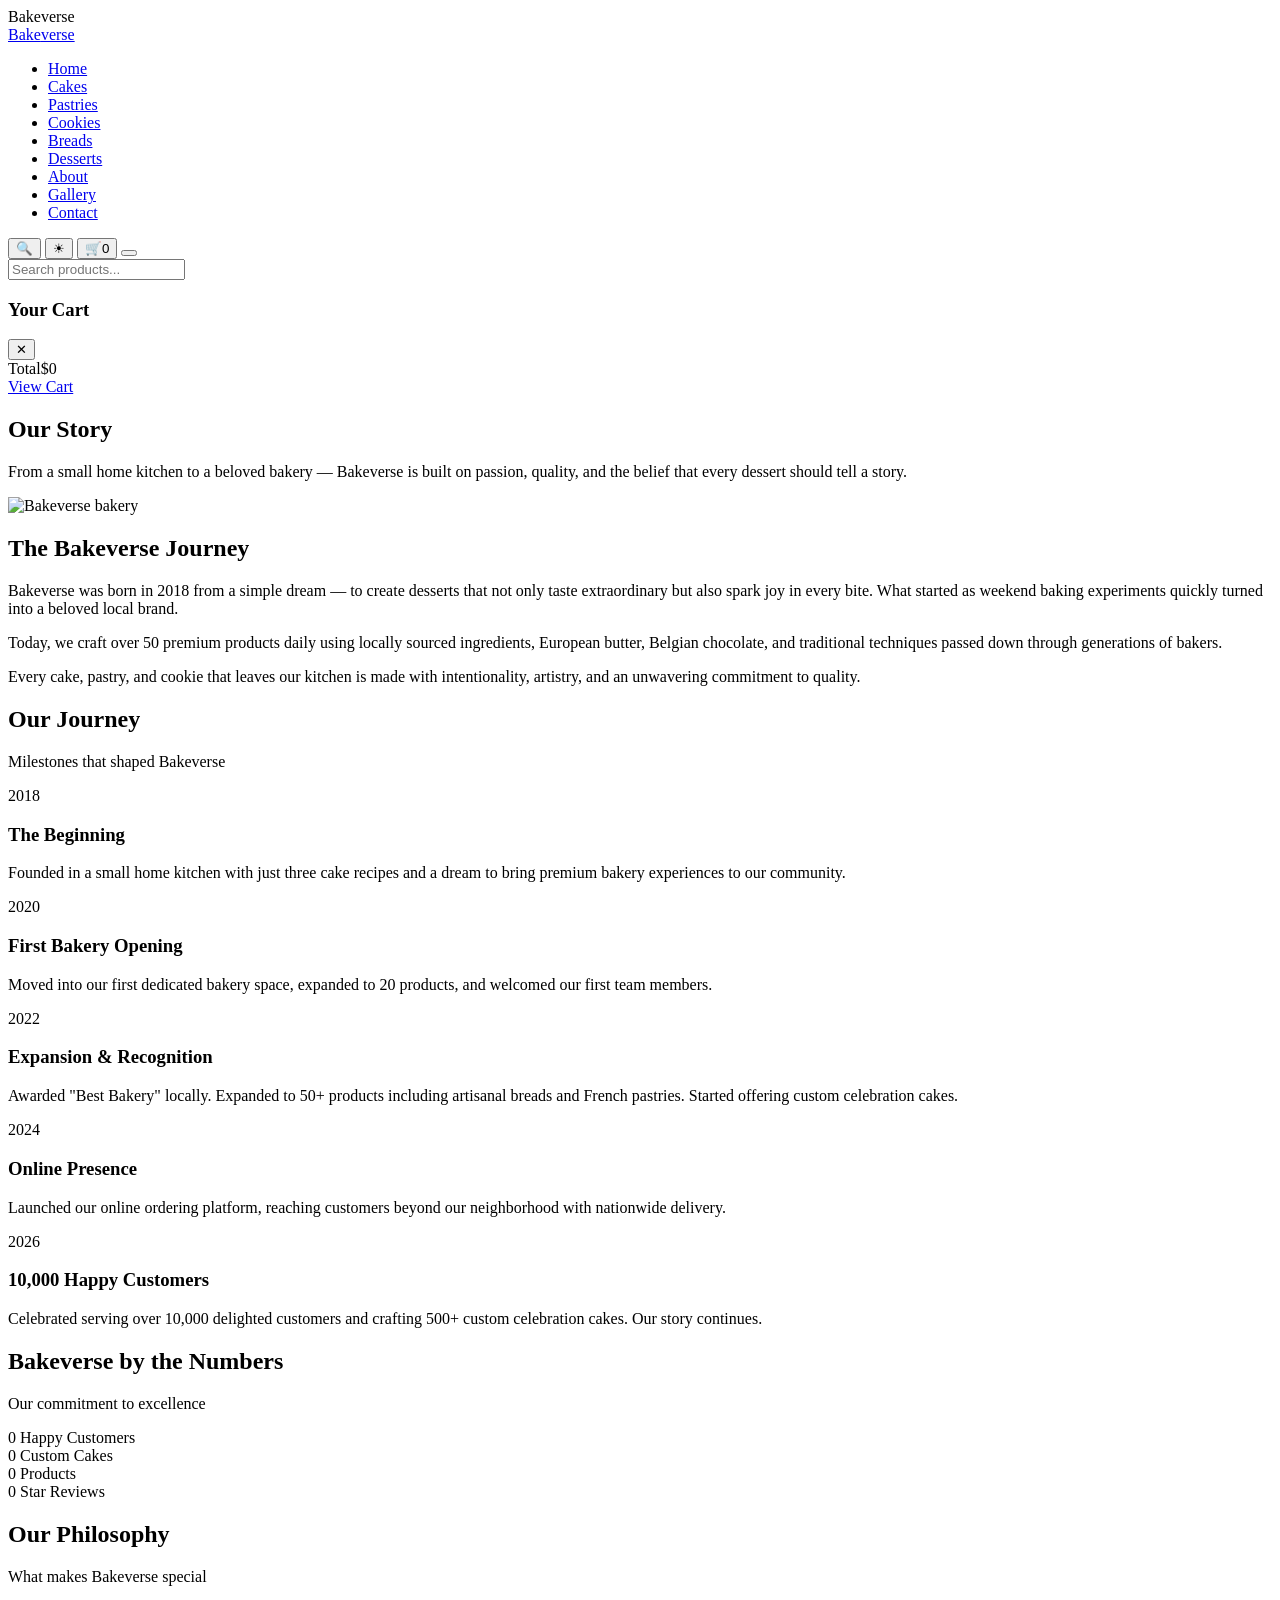
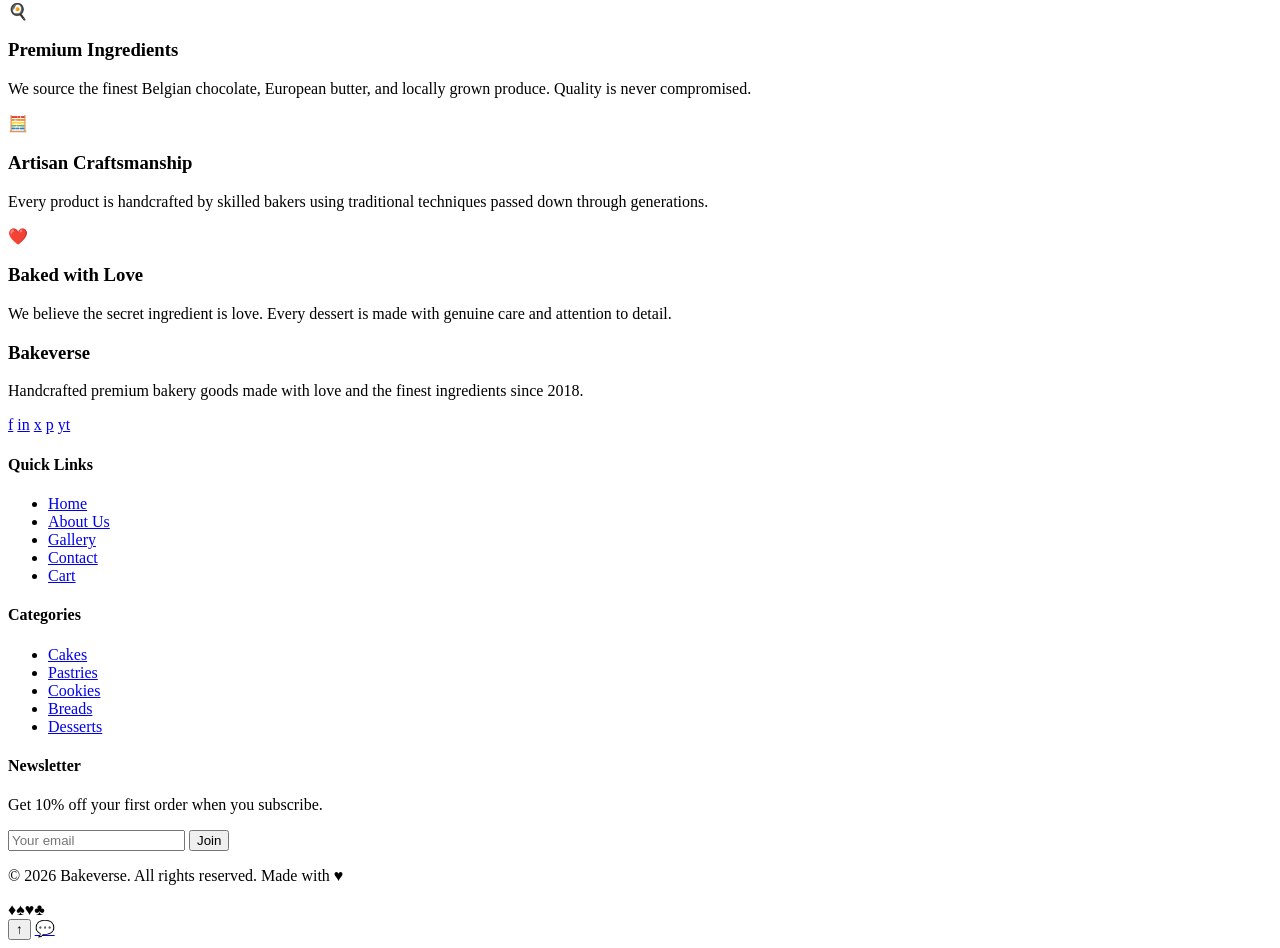
==== commit a3b38d87: "Update about.html" ====
--- a/about.html
+++ b/about.html
@@ -5,7 +5,7 @@
   <meta name="viewport" content="width=device-width, initial-scale=1.0">
   <title>About Us - Bakeverse Premium Bakery</title>
   <meta name="description" content="Discover the story of Bakeverse — our journey, passion for baking, and commitment to using the finest ingredients since 2018.">
-  <link rel="stylesheet" href="style.css">
+  <link rel="stylesheet" href="css/style.css">
   <link rel="icon" href="data:image/svg+xml,<svg xmlns=%22http://www.w3.org/2000/svg%22 viewBox=%220 0 100 100%22><text y=%22.9em%22 font-size=%2290%22>&#127856;</text></svg>">
 </head>
 <body>
@@ -237,6 +237,6 @@
 <button class="scroll-top" title="Scroll to top">&#8593;</button>
 <a href="https://wa.me/1234567890" class="whatsapp-btn" target="_blank" title="Order via WhatsApp">&#128172;</a>
 
-<script src="script.js"></script>
+<script src="js/script.js"></script>
 </body>
 </html>
